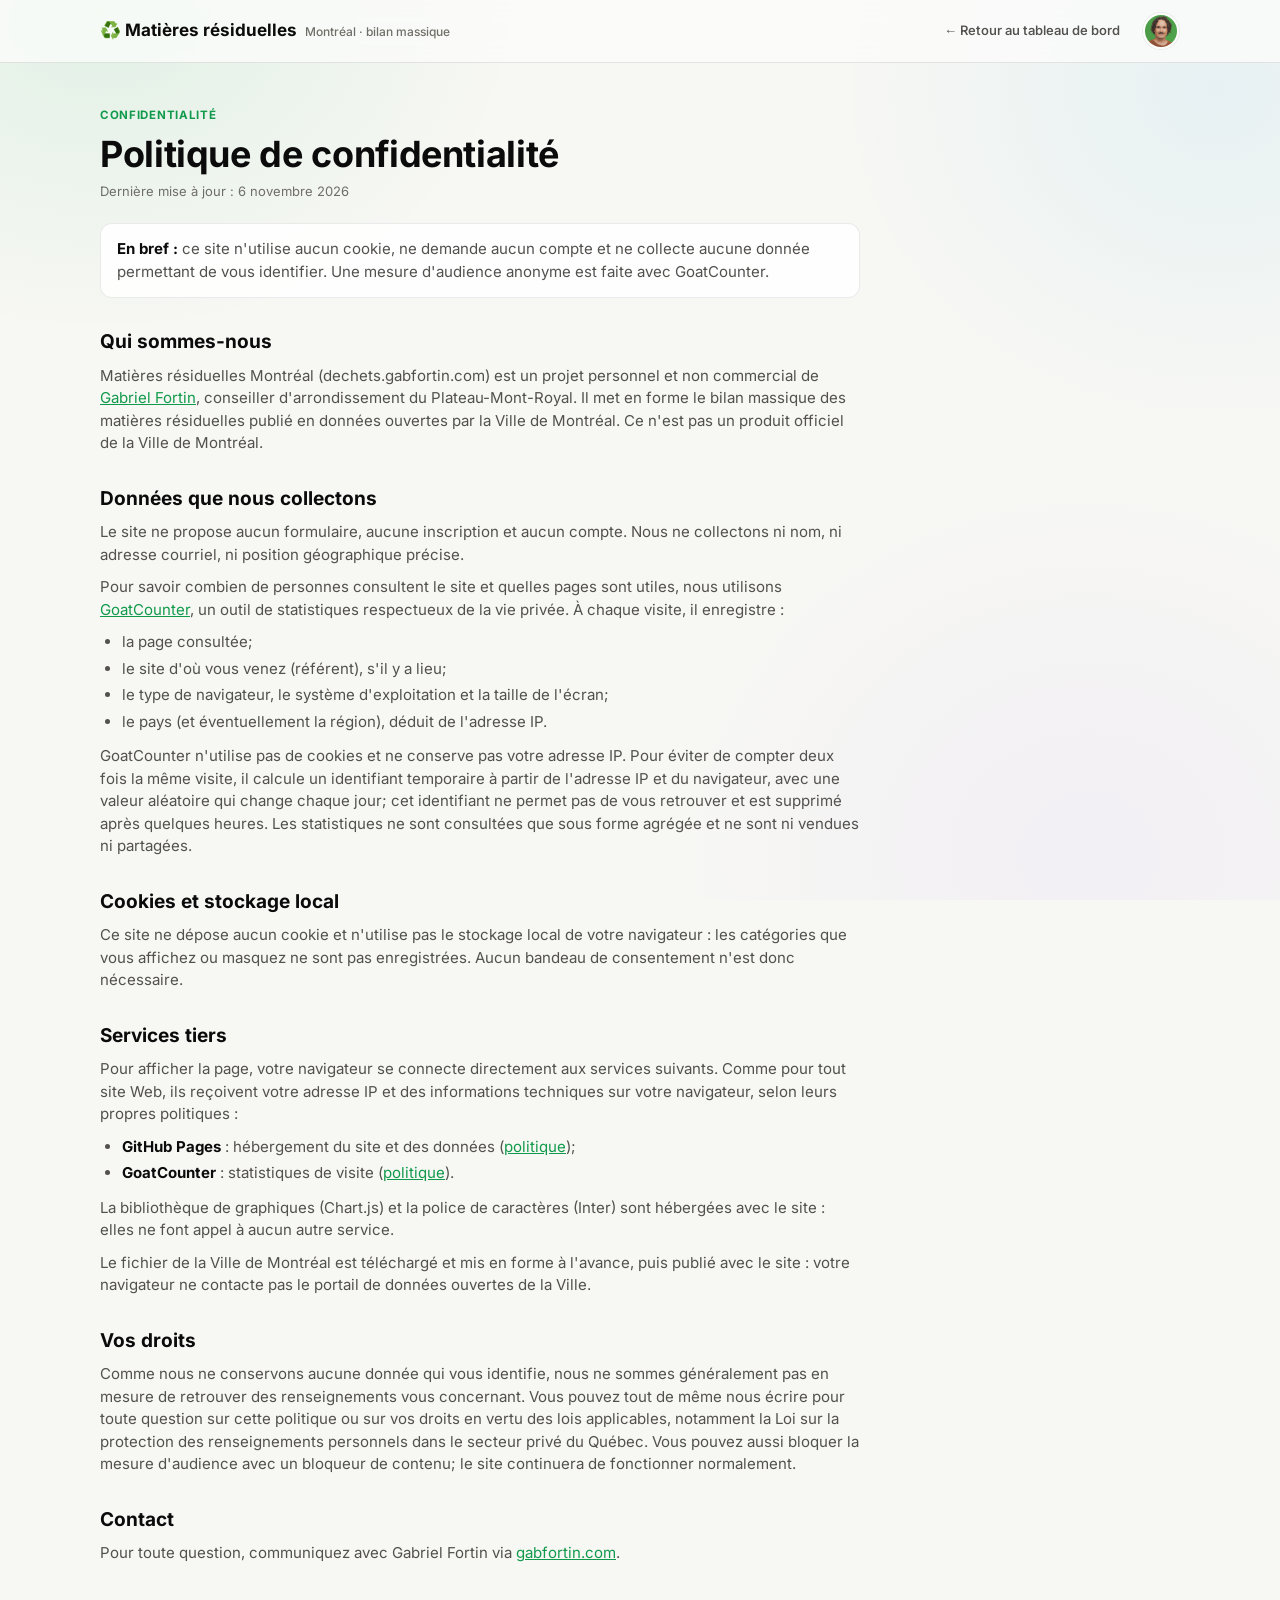
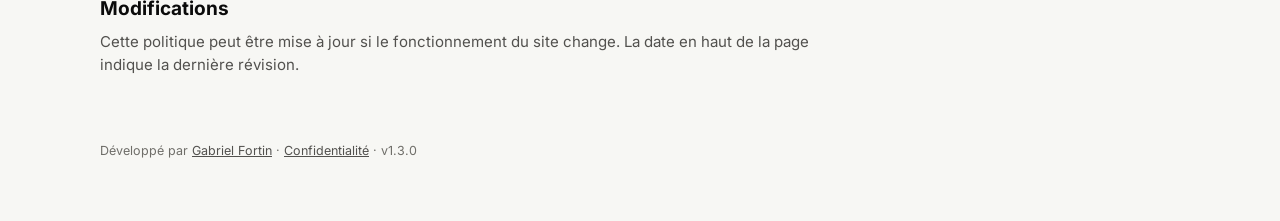
==== confidentialite.html @ a58c0c2a "Base commune du style D, Chart.js et Inter hébergés, attente du bac de tri - css/style-d.css et js/s" ====
<!doctype html>
<html lang="fr">
<head>
<meta charset="utf-8" />
<meta name="viewport" content="width=device-width, initial-scale=1" />
<title>Politique de confidentialité — Matières résiduelles Montréal</title>
<meta name="description" content="Politique de confidentialité de Matières résiduelles Montréal (dechets.gabfortin.com) : aucun cookie, aucun compte, mesure d'audience anonyme." />
<link rel="canonical" href="https://dechets.gabfortin.com/confidentialite.html" />
<meta name="author" content="Gabriel Fortin" />
<link rel="icon" href="data:image/svg+xml,<svg xmlns=%22http://www.w3.org/2000/svg%22 viewBox=%220 0 100 100%22><text y=%22.9em%22 font-size=%2290%22>♻️</text></svg>" />
<link rel="stylesheet" href="css/style-d.css?v=1.3.0" />
<link rel="stylesheet" href="css/style.css?v=1.3.0" />
<link rel="stylesheet" href="css/hybride.css?v=1.3.0" />
<style>
  .privacy { padding: 44px 0 20px; max-width: 760px; }
  .privacy h1 { font-size: clamp(26px, 4vw, 36px); line-height: 1.15; margin: 0 0 6px; letter-spacing: -0.01em; }
  .privacy .updated { color: var(--text-muted); font-size: 13px; margin: 0 0 22px; }
  .privacy h2 { font-size: 19px; margin: 30px 0 8px; }
  .privacy p, .privacy li { font-size: 15px; color: var(--text-secondary); }
  .privacy p { margin: 0 0 10px; }
  .privacy ul { margin: 6px 0 12px; padding-left: 22px; }
  .privacy li + li { margin-top: 4px; }
  .privacy strong { color: var(--text-primary); }
  .privacy .callout { font-size: 15px; margin-bottom: 8px; }
  .privacy .eyebrow { color: var(--accent-strong); font-size: 11.5px; }
</style>
<script>window.goatcounter = {path: function(p) { return location.host + p }}</script>
<script data-goatcounter="https://gabfortin.goatcounter.com/count" async src="//gc.zgo.at/count.js"></script>
</head>
<body>
<a class="skip-link" href="#principal">Aller au contenu principal</a>

<header class="site-header">
  <div class="wrap">
    <a class="brand" href="./">♻️ Matières résiduelles <small>Montréal · bilan massique</small></a>
    <nav class="main-nav" aria-label="Navigation principale">
      <a href="./">← Retour au tableau de bord</a>
    </nav>
    <a class="topbar-profile" href="https://gabfortin.com" target="_blank" rel="noopener" title="gabfortin.com">
      <span class="topbar-profile-name">gabfortin.com</span>
      <img src="img/gabriel-fortin.jpg" alt="Gabriel Fortin" width="32" height="32">
    </a>
  </div>
</header>

<main id="principal">
  <div class="wrap">
    <article class="privacy">
      <p class="eyebrow">Confidentialité</p>
      <h1>Politique de confidentialité</h1>
      <p class="updated">Dernière mise à jour : 6 novembre 2026</p>

      <p class="callout"><strong>En bref :</strong> ce site n'utilise aucun cookie, ne demande aucun compte et ne collecte aucune donnée permettant de vous identifier. Une mesure d'audience anonyme est faite avec GoatCounter.</p>

      <h2>Qui sommes-nous</h2>
      <p>Matières résiduelles Montréal (dechets.gabfortin.com) est un projet personnel et non commercial de <a href="https://gabfortin.com" target="_blank" rel="noopener">Gabriel Fortin</a>, conseiller d'arrondissement du Plateau-Mont-Royal. Il met en forme le bilan massique des matières résiduelles publié en données ouvertes par la Ville de Montréal. Ce n'est pas un produit officiel de la Ville de Montréal.</p>

      <h2>Données que nous collectons</h2>
      <p>Le site ne propose aucun formulaire, aucune inscription et aucun compte. Nous ne collectons ni nom, ni adresse courriel, ni position géographique précise.</p>
      <p>Pour savoir combien de personnes consultent le site et quelles pages sont utiles, nous utilisons <a href="https://www.goatcounter.com" target="_blank" rel="noopener">GoatCounter</a>, un outil de statistiques respectueux de la vie privée. À chaque visite, il enregistre :</p>
      <ul>
        <li>la page consultée;</li>
        <li>le site d'où vous venez (référent), s'il y a lieu;</li>
        <li>le type de navigateur, le système d'exploitation et la taille de l'écran;</li>
        <li>le pays (et éventuellement la région), déduit de l'adresse IP.</li>
      </ul>
      <p>GoatCounter n'utilise pas de cookies et ne conserve pas votre adresse IP. Pour éviter de compter deux fois la même visite, il calcule un identifiant temporaire à partir de l'adresse IP et du navigateur, avec une valeur aléatoire qui change chaque jour; cet identifiant ne permet pas de vous retrouver et est supprimé après quelques heures. Les statistiques ne sont consultées que sous forme agrégée et ne sont ni vendues ni partagées.</p>

      <h2>Cookies et stockage local</h2>
      <p>Ce site ne dépose aucun cookie et n'utilise pas le stockage local de votre navigateur : les catégories que vous affichez ou masquez ne sont pas enregistrées. Aucun bandeau de consentement n'est donc nécessaire.</p>

      <h2>Services tiers</h2>
      <p>Pour afficher la page, votre navigateur se connecte directement aux services suivants. Comme pour tout site Web, ils reçoivent votre adresse IP et des informations techniques sur votre navigateur, selon leurs propres politiques :</p>
      <ul>
        <li><strong>GitHub Pages</strong> : hébergement du site et des données (<a href="https://docs.github.com/fr/site-policy/privacy-policies/github-general-privacy-statement" target="_blank" rel="noopener">politique</a>);</li>
        <li><strong>GoatCounter</strong> : statistiques de visite (<a href="https://www.goatcounter.com/help/privacy" target="_blank" rel="noopener">politique</a>).</li>
      </ul>
      <p>La bibliothèque de graphiques (Chart.js) et la police de caractères (Inter) sont hébergées avec le site : elles ne font appel à aucun autre service.</p>
      <p>Le fichier de la Ville de Montréal est téléchargé et mis en forme à l'avance, puis publié avec le site : votre navigateur ne contacte pas le portail de données ouvertes de la Ville.</p>

      <h2>Vos droits</h2>
      <p>Comme nous ne conservons aucune donnée qui vous identifie, nous ne sommes généralement pas en mesure de retrouver des renseignements vous concernant. Vous pouvez tout de même nous écrire pour toute question sur cette politique ou sur vos droits en vertu des lois applicables, notamment la Loi sur la protection des renseignements personnels dans le secteur privé du Québec. Vous pouvez aussi bloquer la mesure d'audience avec un bloqueur de contenu; le site continuera de fonctionner normalement.</p>

      <h2>Contact</h2>
      <p>Pour toute question, communiquez avec Gabriel Fortin via <a href="https://gabfortin.com" target="_blank" rel="noopener">gabfortin.com</a>.</p>

      <h2>Modifications</h2>
      <p>Cette politique peut être mise à jour si le fonctionnement du site change. La date en haut de la page indique la dernière révision.</p>
    </article>
  </div>
</main>

<footer class="site-footer">
  <div class="wrap">
    <p>Développé par <a href="https://gabfortin.com" target="_blank" rel="noopener">Gabriel Fortin</a> · <a href="confidentialite.html" aria-current="page">Confidentialité</a> · v<span data-version>1.3.0</span></p>
  </div>
</footer>
</body>
</html>
---- css/style-d.css ----
/* ===========================================================================
   Style D « dashboard détaillé » — feuille de base commune
   Modèle unique : ~/Developer/outils/communs/style-d.css (DESIGN-PAGES.md).
   Ne pas modifier la copie d'un site : changer le modèle, puis lancer
   python3 ~/Developer/outils/recopier_communs.py --appliquer

   Ordre de chargement : style-d.css, puis css/style.css du site (ses jetons
   et composants propres), puis hybride.css (habillage commun).
   La classe html.print-light (ajoutée avant l'impression) force les jetons
   clairs, même sur un appareil en mode sombre.
   =========================================================================== */

:root {
  color-scheme: light;
  --surface-1: #fcfcfb;
  --page-plane: #f9f9f7;
  --surface-2: #f2f1ed;
  --text-primary: #0b0b0b;
  --text-secondary: #52514e;
  --text-muted: #898781;
  --gridline: #e1e0d9;
  --baseline: #c3c2b7;
  --border: rgba(11, 11, 11, 0.10);
  --border-strong: rgba(11, 11, 11, 0.16);

  --series-tc: #2a78d6;      /* transport collectif — bleu (slot 1) */
  --series-auto: #eb6834;    /* auto — orange (slot 2) */
  --series-actif: #1baf7a;   /* actif — sarcelle (slot 3) */
  --series-scolaire: #eda100;/* scolaire — jaune (slot 4) */
  --series-autre: #898781;   /* autre — gris neutre */
  --series-5: #e87ba4;
  --series-6: #008300;
  --series-7: #6250d6;
  --series-8: #e34948;


  --status-good: #0ca30c;
  --status-warning: #fab219;
  --status-serious: #ec835a;
  --status-critical: #d03b3b;

  --radius-sm: 6px;
  --radius-md: 10px;
  --radius-lg: 16px;
  --shadow-card: 0 1px 2px rgba(11,11,11,0.04), 0 1px 10px rgba(11,11,11,0.05);
}

@media (prefers-color-scheme: dark) {
  :root:not(.print-light):where(:not([data-theme="light"])) {
    color-scheme: dark;
    --surface-1: #1a1a19;
    --page-plane: #0d0d0d;
    --surface-2: #232321;
    --text-primary: #f0efec;
    --text-secondary: #c3c2b7;
    --text-muted: #898781;
    --gridline: #2c2c2a;
    --baseline: #383835;
    --border: rgba(255,255,255,0.10);
    --border-strong: rgba(255,255,255,0.16);

    --series-tc: #3987e5;
    --series-auto: #d95926;
    --series-actif: #199e70;
    --series-scolaire: #c98500;
    --series-autre: #a9a8a1;
    --series-5: #d55181;
    --series-6: #008300;
    --series-7: #9085e9;
    --series-8: #e66767;
  }
}
/* Thème sombre forcé (futur bouton de thème : <html data-theme="dark">), mêmes règles que ci-dessus. */
  :root:not(.print-light):where([data-theme="dark"]) {
    color-scheme: dark;
    --surface-1: #1a1a19;
    --page-plane: #0d0d0d;
    --surface-2: #232321;
    --text-primary: #f0efec;
    --text-secondary: #c3c2b7;
    --text-muted: #898781;
    --gridline: #2c2c2a;
    --baseline: #383835;
    --border: rgba(255,255,255,0.10);
    --border-strong: rgba(255,255,255,0.16);

    --series-tc: #3987e5;
    --series-auto: #d95926;
    --series-actif: #199e70;
    --series-scolaire: #c98500;
    --series-autre: #a9a8a1;
    --series-5: #d55181;
    --series-6: #008300;
    --series-7: #9085e9;
    --series-8: #e66767;
  }


* { box-sizing: border-box; }
html { scroll-behavior: smooth; }
body {
  margin: 0;
  font-family: system-ui, -apple-system, "Segoe UI", sans-serif;
  background: var(--page-plane);
  color: var(--text-primary);
  line-height: 1.5;
  -webkit-font-smoothing: antialiased;
}

a { color: var(--series-tc); }
a:hover { text-decoration: none; }

.wrap {
  max-width: 1120px;
  margin: 0 auto;
  padding: 0 20px;
}

/* ---------- Header / nav ---------- */
header.site-header {
  position: sticky;
  top: 0;
  z-index: 50;
  background: color-mix(in srgb, var(--surface-1) 92%, transparent);
  backdrop-filter: blur(8px);
  border-bottom: 1px solid var(--border);
}
.site-header .wrap {
  display: flex;
  align-items: center;
  justify-content: space-between;
  gap: 16px;
  padding-top: 12px;
  padding-bottom: 12px;
}
.brand {
  display: flex;
  align-items: baseline;
  gap: 8px;
  font-weight: 700;
  font-size: 17px;
  text-decoration: none;
  color: var(--text-primary);
  white-space: nowrap;
}
.brand small {
  font-weight: 500;
  font-size: 12px;
  color: var(--text-muted);
}
nav.main-nav {
  display: flex;
  gap: 4px;
  flex-wrap: wrap;
  justify-content: flex-end;
}
nav.main-nav a {
  color: var(--text-secondary);
  text-decoration: none;
  font-size: 13.5px;
  font-weight: 600;
  padding: 7px 10px;
  border-radius: var(--radius-sm);
  white-space: nowrap;
}
nav.main-nav a:hover { background: var(--surface-2); color: var(--text-primary); }

/* ---------- Hero ---------- */
.hero {
  padding: 56px 0 40px;
  border-bottom: 1px solid var(--border);
}
.hero h1 {
  font-size: clamp(28px, 4vw, 42px);
  line-height: 1.12;
  margin: 0 0 14px;
  max-width: 820px;
  letter-spacing: -0.01em;
}
.hero .lede {
  font-size: 17px;
  color: var(--text-secondary);
  max-width: 700px;
  margin: 0 0 28px;
}
.hero .lede strong { color: var(--text-primary); }
.hero .byline {
  font-size: 14px;
  color: var(--text-muted);
  margin: -14px 0 24px;
}
.hero .byline a { color: var(--text-secondary); font-weight: 600; }

.kpi-grid {
  display: grid;
  grid-template-columns: repeat(auto-fit, minmax(190px, 1fr));
  gap: 12px;
  margin-top: 8px;
}
.kpi-card {
  background: var(--surface-1);
  border: 1px solid var(--border);
  border-radius: var(--radius-md);
  padding: 16px 18px;
  box-shadow: var(--shadow-card);
}
.kpi-card .kpi-value, .card > .kpi-value {
  font-size: 26px;
  font-weight: 700;
  font-variant-numeric: tabular-nums;
  letter-spacing: -0.01em;
  display: flex;
  align-items: baseline;
  gap: 6px;
}
.kpi-card .kpi-delta { font-size: 13px; font-weight: 600; }
.kpi-card .kpi-delta.up { color: var(--status-good); }
.kpi-card .kpi-delta.down { color: var(--status-critical); }
.kpi-card .kpi-label, .card > .kpi-label {
  margin-top: 4px;
  font-size: 12.5px;
  color: var(--text-muted);
  line-height: 1.3;
}

/* ---------- Sections ---------- */
section.panel {
  padding: 52px 0;
  border-bottom: 1px solid var(--border);
}
section.panel:last-of-type { border-bottom: none; }
.section-head {
  display: flex;
  justify-content: space-between;
  align-items: flex-end;
  gap: 24px;
  flex-wrap: wrap;
  margin-bottom: 22px;
}
.section-head h2 {
  font-size: 23px;
  margin: 0 0 6px;
  letter-spacing: -0.005em;
}
.section-head .section-intro {
  color: var(--text-secondary);
  max-width: 680px;
  font-size: 15px;
  margin: 0;
}
.eyebrow {
  text-transform: uppercase;
  letter-spacing: 0.06em;
  font-size: 11.5px;
  font-weight: 700;
  color: var(--series-tc);
  margin: 0 0 6px;
}

.source-tag {
  font-size: 12px;
  color: var(--text-muted);
}
.source-tag a { color: var(--text-muted); text-decoration: underline; }

/* ---------- Cards / chart containers ---------- */
.card {
  background: var(--surface-1);
  border: 1px solid var(--border);
  border-radius: var(--radius-lg);
  padding: 20px 22px 16px;
  box-shadow: var(--shadow-card);
}
.card + .card { margin-top: 18px; }
.card h3 {
  font-size: 15.5px;
  margin: 0 0 2px;
}
.card .chart-caption {
  font-size: 12.5px;
  color: var(--text-muted);
  margin: 0 0 14px;
}
.chart-box { position: relative; width: 100%; }
.chart-box.h-280 { height: 280px; }
.chart-box.h-320 { height: 320px; }
.chart-box.h-360 { height: 360px; }
.chart-box.h-boroughs { height: 560px; }

.grid-2 > *, .grid-3 > * { min-width: 0; }
.grid-2 > .card + .card, .grid-3 > .card + .card { margin-top: 0; }

.grid-2 {
  display: grid;
  grid-template-columns: 1.3fr 1fr;
  gap: 18px;
}
@media (max-width: 860px) {
  .grid-2 { grid-template-columns: 1fr; }
}
.grid-3 {
  display: grid;
  grid-template-columns: repeat(3, 1fr);
  gap: 14px;
}
@media (max-width: 760px) {
  .grid-3 { grid-template-columns: 1fr; }
}

.legend-row {
  display: flex;
  flex-wrap: wrap;
  gap: 14px;
  margin: 10px 0 0;
  font-size: 12.5px;
  color: var(--text-secondary);
}
.legend-row .dot {
  display: inline-block;
  width: 9px; height: 9px;
  border-radius: 2px;
  margin-right: 5px;
  vertical-align: middle;
}

.table-toggle {
  background: none;
  border: 1px solid var(--border-strong);
  color: var(--text-secondary);
  font-size: 12px;
  border-radius: var(--radius-sm);
  padding: 5px 9px;
  cursor: pointer;
  font-family: inherit;
}

.data-table-wrap { display: none; margin-top: 14px; overflow-x: auto; }
.data-table-wrap.open { display: block; }
table.data-table {
  width: 100%;
  border-collapse: collapse;
  font-size: 12.5px;
  font-variant-numeric: tabular-nums;
}
table.data-table th, table.data-table td {
  text-align: right;
  padding: 6px 10px;
  border-bottom: 1px solid var(--gridline);
  white-space: nowrap;
}
table.data-table th:first-child, table.data-table td:first-child { text-align: left; }
table.data-table thead th {
  color: var(--text-muted);
  font-weight: 600;
  font-size: 11.5px;
  text-transform: uppercase;
  letter-spacing: 0.03em;
}

/* ---------- Stat strip ---------- */
.stat-strip {
  display: grid;
  grid-template-columns: repeat(auto-fit, minmax(150px, 1fr));
  gap: 14px;
}
.stat-strip .stat {
  border-left: 3px solid var(--series-tc);
  padding: 2px 0 2px 12px;
}
.stat .stat-value { font-size: 22px; font-weight: 700; font-variant-numeric: tabular-nums; }
.stat .stat-label { font-size: 12px; color: var(--text-muted); margin-top: 2px; }


/* ---------- Callout ---------- */
.callout {
  border: 1px solid var(--border);
  background: var(--surface-2);
  border-radius: var(--radius-md);
  padding: 14px 16px;
  font-size: 13.5px;
  color: var(--text-secondary);
}
.callout strong { color: var(--text-primary); }
.callout.gap {
  border-left: 3px solid var(--status-warning);
}

/* ---------- Methodology ---------- */
.source-list {
  font-size: 13.5px;
  color: var(--text-secondary);
}
.source-list .src-item {
  padding: 10px 0;
  border-bottom: 1px solid var(--gridline);
  display: flex;
  justify-content: space-between;
  gap: 14px;
  flex-wrap: wrap;
}
.source-list .src-item:last-child { border-bottom: none; }
.src-item .src-name { font-weight: 600; color: var(--text-primary); }
.src-item .src-meta { color: var(--text-muted); font-size: 12px; }

/* ---------- Footer ---------- */
footer.site-footer {
  padding: 36px 0 60px;
  color: var(--text-muted);
  font-size: 12.5px;
}
footer.site-footer a { color: var(--text-muted); }

/* ---------- Misc ---------- */
.pill {
  display: inline-block;
  font-size: 11px;
  font-weight: 700;
  padding: 2px 8px;
  border-radius: 999px;
  background: var(--surface-2);
  color: var(--text-secondary);
}

.skip-link {
  position: absolute;
  left: -9999px;
  top: 0;
  background: var(--surface-1);
  color: var(--text-primary);
  padding: 10px 14px;
  z-index: 100;
}
.skip-link:focus { left: 10px; top: 10px; }

code.inline {
  font-family: ui-monospace, SFMono-Regular, Menlo, monospace;
  background: var(--surface-2);
  padding: 1px 5px;
  border-radius: 4px;
  font-size: 0.92em;
  overflow-wrap: anywhere;
}

/* ---------- Mobile ---------- */
@media (max-width: 760px) {
  /* La nav passe sous la marque, sur une seule ligne défilable. */
  .site-header .wrap {
    flex-wrap: wrap;
    row-gap: 6px;
    padding-top: 10px;
    padding-bottom: 6px;
  }
  .brand { font-size: 16px; }
  nav.main-nav {
    order: 3;
    flex-wrap: nowrap;
    justify-content: flex-start;
    overflow-x: auto;
    scrollbar-width: none;
    margin: 0 -16px;
    padding: 0 12px;
    width: calc(100% + 32px);
    -webkit-mask-image: linear-gradient(to right, #000 85%, transparent);
            mask-image: linear-gradient(to right, #000 85%, transparent);
  }
  nav.main-nav::-webkit-scrollbar { display: none; }
  nav.main-nav a { padding: 6px 9px; font-size: 13px; }
  html { scroll-padding-top: 96px; }
}

@media (max-width: 600px) {
  .wrap { padding: 0 16px; }
  .brand small { display: none; }

  .hero { padding: 32px 0 28px; }
  .hero .lede { font-size: 15.5px; margin-bottom: 20px; }
  .kpi-card { padding: 14px 16px; }
  .kpi-card .kpi-value { font-size: 23px; flex-wrap: wrap; }

  section.panel { padding: 36px 0; }
  .section-head { gap: 10px; margin-bottom: 16px; }
  .section-head h2 { font-size: 20px; }
  .section-head .section-intro { font-size: 14.5px; }

  .card { padding: 16px 14px 14px; border-radius: var(--radius-md); }
  .card h3 { font-size: 15px; }
  .stat .stat-value { font-size: 20px; }

}
---- css/style.css ----
/* ===========================================================================
   Matières résiduelles Montréal — feuille de style
   Style D « dashboard détaillé » (hybride) : seulement ce qui est propre au
   site. La base commune est dans css/style-d.css (modèle
   outils/communs/style-d.css), chargée avant ; l'habillage est dans hybride.css.

   Palette catégorielle fixe : une catégorie = une couleur sur tout le site
   (jetons --mat-*, utilisés par les graphiques et les boutons de filtre).
   =========================================================================== */

:root {
  /* Catégories de matières (couleurs d'origine du projet) */
  --mat-crd: #f97316;            /* CRD & encombrants — orange */
  --mat-crd-elimines: #fb923c;
  --mat-recyclables: #3b82f6;    /* bleu */
  --mat-organiques: #22c55e;     /* vert */
  --mat-ordures: #ef4444;        /* rouge */
  --mat-rdd: #a855f7;            /* RDD — violet */
  --mat-rdd-pe: #c084fc;
  --mat-textiles: #ec4899;
  --mat-electroniques: #14b8a6;
  --mat-autre: #94a3b8;
}

@media (prefers-color-scheme: dark) {
  :root:not(.print-light):where(:not([data-theme="light"])) {
    --mat-recyclables: #4f8ff7;   /* un peu éclairci : contraste sur fond sombre */
    --mat-rdd: #b77cf8;
  }
}
/* Thème sombre forcé (<html data-theme="dark">), mêmes règles que ci-dessus. */
:root:not(.print-light):where([data-theme="dark"]) {
  --mat-recyclables: #4f8ff7;   /* un peu éclairci : contraste sur fond sombre */
  --mat-rdd: #b77cf8;
}

@media (max-width: 600px) {
  .chart-box.h-320, .chart-box.h-360 { height: 300px; }
  .chart-box.h-boroughs { height: 720px; }
  .chart-box.h-tall-mobile { height: 520px; }

  .callout { padding: 12px 13px; font-size: 13px; }
}

/* ===========================================================================
   Spécifique au bilan massique
   =========================================================================== */

/* Barre des catégories : agit sur tous les graphiques de la page.
   Collante sous l'en-tête sur grand écran ; sur mobile, elle défile avec la page. */
.filter-bar {
  position: sticky;
  top: 57px;
  z-index: 40;
  padding: 10px 0;
  border-bottom: 1px solid var(--border);
}
.filter-bar .wrap {
  display: flex;
  align-items: center;
  flex-wrap: wrap;
  gap: 8px 10px;
}
.filter-label {
  font-size: 12px;
  font-weight: 600;
  color: var(--text-muted);
  margin-right: 2px;
}
.toggle-btn {
  display: inline-flex;
  align-items: center;
  gap: 7px;
  min-height: 32px;
  padding: 5px 12px 5px 10px;
  border: 1px solid var(--border-strong);
  border-radius: var(--radius-sm);
  background: none;
  color: var(--text-secondary);
  font: inherit;
  font-size: 13px;
  font-weight: 500;
  cursor: pointer;
}
/* Pastille de couleur + case : l'état ne repose pas sur la couleur seule */
.toggle-btn::before {
  content: "";
  flex-shrink: 0;
  width: 12px; height: 12px;
  border-radius: 3px;
  border: 2px solid var(--cat-color);
  background: transparent;
}
.toggle-btn[aria-pressed="true"] { color: var(--text-primary); border-color: var(--cat-color); }
.toggle-btn[aria-pressed="true"]::before {
  background: var(--cat-color)
    url("data:image/svg+xml,%3Csvg xmlns='http://www.w3.org/2000/svg' viewBox='0 0 12 12'%3E%3Cpath d='M2.5 6.2 5 8.5l4.5-5' fill='none' stroke='white' stroke-width='1.8' stroke-linecap='round' stroke-linejoin='round'/%3E%3C/svg%3E") center / 10px no-repeat;
}

/* Grille des arrondissements */
.boroughs-grid {
  display: grid;
  grid-template-columns: repeat(2, minmax(0, 1fr));
  gap: 16px;
}
.boroughs-grid > .card + .card { margin-top: 0; }
@media (max-width: 860px) {
  .boroughs-grid { grid-template-columns: 1fr; }
}
.card .card-sub {
  font-size: 12.5px;
  color: var(--text-muted);
  margin: 0 0 12px;
  font-variant-numeric: tabular-nums;
}
.card .card-sub strong { color: var(--text-primary); font-weight: 650; }
.chart-box.h-220 { height: 220px; }
.card .table-toggle { margin-top: 10px; }
table.data-table td.na { color: var(--text-muted); }

.limits-list { margin: 0; padding-left: 20px; }
.limits-list li + li { margin-top: 8px; }

@media (max-width: 760px) {
  .filter-bar { position: static; }
}

@media (prefers-reduced-motion: reduce) {
  html { scroll-behavior: auto; }
  *, *::before, *::after {
    animation-duration: .001ms !important;
    transition-duration: .001ms !important;
  }
}
---- css/hybride.css ----
/* ═══════════════════════════════════════════════════════════════════════════
   Style « dashboard détaillé » (hybride), copié d'artm-data/css/hybride.css
   (voir ~/Developer/DESIGN-PAGES.md, style D). Garder les deux fichiers
   alignés sur la référence plutôt que de diverger.

   Entre l'ancien style sobre d'artm-data et le style verre de
   compteurvelo.com :
   - garde : fond neutre chaud, barre du haut pleine largeur, cartes presque
     opaques, chiffres en noir, rayons modérés, aucune animation ;
   - prend du verre : police Inter, accent vert, pastilles de titre, trait
     vert sous le titre, barre verte sur les KPI, léger verre dépoli, fond
     coloré très discret et immobile, boutons pilules.

   Chargé APRÈS style.css (qui porte la mise en page et les couleurs de
   séries). --surface-1 reste OPAQUE : fond des infobulles des graphiques.
   Mode sombre : suit l'appareil uniquement (pas de bouton de thème).
   ═══════════════════════════════════════════════════════════════════════════ */
/* ── Style D « dashboard détaillé » : bloc commun (outils/communs/hybride.css) ──
   Identique dans artm-data, dechets-montreal, outils-cabinet et panneau-admin,
   vérifié par le hook (outils/verifier_communs.py). Ne pas le modifier ici :
   changer le modèle, puis le recopier dans chaque site. Les règles propres à
   un site vont juste APRÈS ce bloc (elles l'emportent à spécificité égale). */
@import url("../fonts/polices.css");   /* Inter hébergée sur le site (outils/communs/polices/) */

:root {
  --accent:        #1DB860;
  --accent-strong: #129a4c;
  --accent-soft:   rgba(29,184,96,.12);

  --card-bg:     rgba(255,255,255,.84);
  --card-border: rgba(11,11,11,.08);
  --card-blur:   saturate(160%) blur(10px);
  --card-inner:  inset 0 1px 0 rgba(255,255,255,.9);
  --header-bg:   rgba(252,252,251,.8);
  --control-bg:  rgba(255,255,255,.7);

  --page:   #f7f7f4;
  --mesh-1: rgba(29,184,96,.10);
  --mesh-2: rgba(41,171,226,.08);
  --mesh-3: rgba(139,92,246,.05);

  --surface-1: #fcfcfb;                /* opaque : infobulles */
  --surface-2: rgba(242,241,237,.8);
  --page-plane: transparent;
  --text-muted: #6f6e69;               /* un peu plus foncé que l'ancien, pour le contraste */
  --radius-lg: 16px;
  --radius-md: 12px;
  --shadow-card: 0 1px 2px rgba(11,11,11,.04), 0 6px 20px -8px rgba(11,11,11,.10), var(--card-inner);
}

@media (prefers-color-scheme: dark) {
  :root:not(.print-light):where(:not([data-theme="light"])) {
    --accent-strong: #3ddc84;
    --accent-soft:   rgba(29,184,96,.18);
    --card-bg:     rgba(28,29,27,.82);
    --card-border: rgba(255,255,255,.08);
    --card-inner:  inset 0 1px 0 rgba(255,255,255,.04);
    --header-bg:   rgba(22,22,21,.82);
    --control-bg:  rgba(255,255,255,.06);
    --page:   #0e0f0e;
    --mesh-1: rgba(29,184,96,.07);
    --mesh-2: rgba(41,171,226,.05);
    --mesh-3: rgba(139,92,246,.04);
    --surface-1: #1c1d1b;
    --surface-2: rgba(255,255,255,.05);
    --page-plane: transparent;
    --text-muted: #9a9991;
    --shadow-card: 0 1px 2px rgba(0,0,0,.3), 0 8px 24px -10px rgba(0,0,0,.5), var(--card-inner);
  }
}
/* Thème sombre forcé (futur bouton de thème : <html data-theme="dark">), mêmes règles que ci-dessus. */
  :root:not(.print-light):where([data-theme="dark"]) {
    --accent-strong: #3ddc84;
    --accent-soft:   rgba(29,184,96,.18);
    --card-bg:     rgba(28,29,27,.82);
    --card-border: rgba(255,255,255,.08);
    --card-inner:  inset 0 1px 0 rgba(255,255,255,.04);
    --header-bg:   rgba(22,22,21,.82);
    --control-bg:  rgba(255,255,255,.06);
    --page:   #0e0f0e;
    --mesh-1: rgba(29,184,96,.07);
    --mesh-2: rgba(41,171,226,.05);
    --mesh-3: rgba(139,92,246,.04);
    --surface-1: #1c1d1b;
    --surface-2: rgba(255,255,255,.05);
    --page-plane: transparent;
    --text-muted: #9a9991;
    --shadow-card: 0 1px 2px rgba(0,0,0,.3), 0 8px 24px -10px rgba(0,0,0,.5), var(--card-inner);
  }


/* ── Base : fond neutre + taches de couleur très discrètes, immobiles ───── */
html { background: var(--page); }
body {
  font-family: "Inter", -apple-system, BlinkMacSystemFont, "Segoe UI", Roboto, sans-serif;
  /* 'tnum' retiré du texte courant : dans Inter, il donne aussi une largeur
     fixe au trait d'union (« Plateau - Mont - Royal »). Chiffres tabulaires
     là où ils comptent (KPI, tableaux, graphiques) : font-variant-numeric. */
  font-feature-settings: 'cv11', 'ss01';
  background:
    radial-gradient(50vmax 40vmax at 8% 0%,   var(--mesh-1), transparent 65%),
    radial-gradient(45vmax 40vmax at 95% 10%, var(--mesh-2), transparent 65%),
    radial-gradient(50vmax 45vmax at 85% 95%, var(--mesh-3), transparent 65%),
    var(--page);
  background-attachment: fixed;
}
::selection { background: rgba(29,184,96,.22); }
a { color: var(--accent-strong); }
:focus-visible { outline: 2px solid var(--accent); outline-offset: 2px; }

/* ── Barre du haut : pleine largeur comme avant, en verre léger ──────────── */
header.site-header {
  background: var(--header-bg);
  -webkit-backdrop-filter: saturate(160%) blur(14px); backdrop-filter: saturate(160%) blur(14px);
}
nav.main-nav a { border-radius: 999px; font-weight: 550; font-size: 13px; padding: 7px 8px; }
nav.main-nav { gap: 0; }
.site-header .wrap { gap: 14px; }
@media (max-width: 760px) {
  nav.main-nav a { padding: 6px 9px; }
}
nav.main-nav a:hover { background: var(--accent-soft); color: var(--text-primary); }
/* Lien vers gabfortin.com en haut à droite (photo + nom), comme compteurvelo */
.topbar-profile {
  display: flex; align-items: center; gap: 8px; flex-shrink: 0;
  padding: 3px 3px 3px 12px; border-radius: 999px;
  text-decoration: none; color: var(--text-secondary);
  font-size: 13px; font-weight: 550;
  border: 1px solid var(--card-border); background: var(--control-bg);
  transition: color .2s, border-color .2s;
}
.topbar-profile:hover { color: var(--text-primary); border-color: var(--accent); }
/* Barre épurée : la photo seule sert de lien, le texte « gabfortin.com » reste
   lu par les lecteurs d'écran ; menu de 5 liens au plus (DESIGN-PAGES.md) ;
   sous 1200 px, le sous-titre de la marque disparaît aussi. */
.topbar-profile { padding: 2px; }
.topbar-profile-name { position: absolute; width: 1px; height: 1px; overflow: hidden; clip: rect(0 0 0 0); white-space: nowrap; }
@media (max-width: 1200px) { .brand small { display: none; } }
.topbar-profile img {
  width: 32px; height: 32px; border-radius: 50%; object-fit: cover; display: block;
  box-shadow: 0 0 0 2px var(--surface-1);
}

/* ── Titres : sobres, avec la touche verte ───────────────────────────────── */
.hero h1 { font-weight: 800; letter-spacing: -.03em; }
.hero h1::after {
  content: ""; display: block; width: 56px; height: 4px; margin-top: 16px;
  border-radius: 4px; background: var(--accent);
}
.hero .byline a { color: var(--accent-strong); }
.eyebrow { color: var(--accent-strong); }
.section-head h2 { display: flex; align-items: center; gap: 10px; letter-spacing: -.015em; }
.section-head h2::before {
  content: ""; flex-shrink: 0;
  width: 8px; height: 8px; border-radius: 50%;
  background: var(--accent); box-shadow: 0 0 0 4px var(--accent-soft);
}

/* ── Cartes : presque opaques, verre léger ───────────────────────────────── */
.card, .kpi-card {
  background: var(--card-bg);
  -webkit-backdrop-filter: var(--card-blur); backdrop-filter: var(--card-blur);
  border: 1px solid var(--card-border);
  box-shadow: var(--shadow-card);
}
.kpi-card { position: relative; overflow: hidden; }
.kpi-card::before {
  content: ""; position: absolute; left: 18px; right: 18px; top: 0; height: 3px;
  border-radius: 0 0 3px 3px; background: var(--accent);
}
.kpi-card .kpi-value { flex-wrap: wrap; row-gap: 2px; }
.callout { background: var(--card-bg); border-color: var(--card-border); }
.stat-strip .stat { border-left-color: var(--accent); }

/* ── Contrôles : pilules ─────────────────────────────────────────────────── */
.table-toggle {
  border-radius: 999px; padding: 6px 12px;
  background: var(--control-bg); border-color: var(--card-border);
  font-weight: 500;
}
.table-toggle:hover { border-color: var(--accent); color: var(--accent-strong); }

/* ── Pied de page ────────────────────────────────────────────────────────── */
footer.site-footer a { color: var(--text-secondary); }
footer.site-footer a:hover { color: var(--accent-strong); }

/* ── Utilitaire : texte lu par les lecteurs d'écran seulement ────────────── */
.sr-only {
  position: absolute; width: 1px; height: 1px; padding: 0; margin: -1px;
  overflow: hidden; clip: rect(0 0 0 0); white-space: nowrap; border: 0;
}

/* ── Haut de page : fraîcheur des données ────────────────────── */
.hero .lede { margin-bottom: 14px; }
.freshness {
  display: flex; align-items: center; gap: 8px;
  margin: 0 0 22px; font-size: 13px; color: var(--text-muted);
}
.freshness::before {
  content: ""; flex-shrink: 0; width: 8px; height: 8px; border-radius: 50%;
  background: var(--status-good); box-shadow: 0 0 0 3px color-mix(in srgb, var(--status-good) 20%, transparent);
}
.hero .byline { margin-top: 0; }

/* ── KPI : libellé court + note détaillée plus pâle ──────────────────────── */
.kpi-card .kpi-note { margin-top: 4px; font-size: 12px; line-height: 1.35; color: var(--text-muted); opacity: .85; }

/* ── Menu qui suit la lecture ────────────────────────────────────────────── */
nav.main-nav a[aria-current="location"] { background: var(--accent-soft); color: var(--accent-strong); }

/* ── Source sous le titre de section (et non poussée à droite) ───────────── */
.section-head { flex-direction: column; align-items: flex-start; gap: 6px; }
.section-head .source-tag { order: 2; }

/* ── Lien direct vers une section ────────────────────────────────────────── */
.anchor-link {
  margin-inline-start: 4px;
  border: 1px solid var(--card-border); background: var(--control-bg);
  border-radius: 999px; padding: 2px 9px;
  font-family: inherit; font-size: 13px; font-weight: 600; line-height: 1.4; color: var(--text-muted);
  cursor: pointer; opacity: 0; transition: opacity .15s, color .15s, border-color .15s;
}
.section-head h2:hover .anchor-link, .anchor-link:focus-visible, .anchor-link.copied { opacity: 1; }
.anchor-link:hover { color: var(--accent-strong); border-color: var(--accent); }
.anchor-link.copied { color: var(--accent-strong); border-color: var(--accent); }
@media (hover: none) { .anchor-link { opacity: 1; } }   /* tactile : toujours visible */

/* ── Impression (séance du conseil, rapport) ─────────────────────────────── */
@media print {
  :root { --page: #fff; --card-bg: #fff; }
  html, body { background: #fff !important; color: #000; }
  header.site-header, .skip-link, .topbar-profile, .table-toggle,
  .anchor-link, footer.site-footer a[href$="confidentialite.html"] { display: none !important; }
  .card, .kpi-card, .callout {
    background: #fff !important; box-shadow: none !important;
    -webkit-backdrop-filter: none; backdrop-filter: none;
    border: 1px solid #ccc; break-inside: avoid;
  }
  section.panel { padding: 18px 0; break-before: auto; }
  .section-head { break-after: avoid; }
  .hero h1::after { background: #000; }
  .data-table-wrap { display: block !important; }        /* les tableaux de données s'impriment */
  a { color: #000; text-decoration: underline; }
  .source-tag a::after, .src-name a::after { content: " (" attr(href) ")"; font-size: 10px; word-break: break-all; }
  @page { margin: 14mm; }
}
/* ── Fin du bloc commun du style D ── */

/* ── Propre à dechets-montreal (après le bloc commun) ────────────────────── */
canvas { font-variant-numeric: tabular-nums; }
/* Boutons des catégories : pilules comme .table-toggle, teintés par --cat-color */
.toggle-btn {
  border-radius: 999px; padding: 6px 12px;
  background: var(--control-bg); border-color: var(--card-border);
  font-weight: 500;
}
.toggle-btn { padding: 5px 13px 5px 10px; font-size: 13px; }
.toggle-btn:hover { border-color: var(--cat-color); color: var(--text-primary); }
.toggle-btn[aria-pressed="true"] { border-color: var(--cat-color); background: color-mix(in srgb, var(--cat-color) 10%, var(--control-bg)); }
/* Barre des catégories en verre léger, comme la barre du haut */
.filter-bar {
  background: var(--header-bg);
  -webkit-backdrop-filter: saturate(160%) blur(14px); backdrop-filter: saturate(160%) blur(14px);
}
@media print { .filter-bar { display: none !important; } }

/* ── Titre dans la barre : apparaît quand le grand titre sort de l'écran ─────
   js/titre-barre.js pose .titre-en-vue sur la barre tant que le grand titre
   est visible, puis .titre-anime après le chargement (barre et titre : voir
   le script). Seul le texte disparaît :
   l'icône reste en haut à gauche. Sans JS, le titre reste
   simplement affiché dans la barre. Entrée : dévoilement de gauche à droite,
   flou → net, léger mouvement vers le haut ; puis le trait vert se dessine
   dessous, en écho à celui du grand titre. */
.brand-texte {
  display: inline-block;
  position: relative;
  padding-bottom: 5px;
  clip-path: inset(0 0 0 0);
}
.brand-texte::after {
  content: ""; position: absolute; left: 0; bottom: 0;
  width: 22px; height: 3px; border-radius: 3px;
  background: var(--accent);
  transform-origin: left;
}
.titre-anime .brand-texte {
  transition:
    clip-path .6s cubic-bezier(.2, .8, .2, 1),
    transform .6s cubic-bezier(.2, .8, .2, 1),
    filter .45s ease,
    opacity .35s ease,
    visibility 0s 0s;
}
.titre-anime .brand-texte::after { transition: transform .45s cubic-bezier(.2, .8, .2, 1) .3s; }
.titre-en-vue .brand-texte {
  clip-path: inset(0 100% 0 0);
  transform: translateY(8px);
  filter: blur(6px);
  opacity: 0;
  visibility: hidden;
}
/* En sortie : tout repart en même temps, et visibility attend la fin. */
.titre-anime.titre-en-vue .brand-texte {
  transition:
    clip-path .35s ease-in,
    transform .35s ease-in,
    filter .3s ease-in,
    opacity .3s ease-in,
    visibility 0s .35s;
}
.titre-en-vue .brand-texte::after { transform: scaleX(0); transition-delay: 0s; }

@media (prefers-reduced-motion: reduce) {
  .titre-anime .brand-texte,
  .titre-anime.titre-en-vue .brand-texte { transition: opacity .2s, visibility 0s; }
  .titre-en-vue .brand-texte { clip-path: none; transform: none; filter: none; }
  .brand-texte::after { transition: none !important; }
}
@media print {
  .titre-en-vue .brand-texte { opacity: 1; visibility: visible; clip-path: none; transform: none; filter: none; }
}

/* Couleurs du bouton « i » et de la modale « À propos » (bloc commun ci-dessous) */
:root {
  --gf-info-1: #1DB860; --gf-info-2: #129a4c; --gf-info-glow: rgba(18,154,76,.6);
  --gf-info-fond: var(--surface-1); --gf-info-bordure: var(--card-border);
  --gf-info-rayon: var(--radius-lg); --gf-info-fermer: var(--surface-2);
  --gf-info-titre: var(--text-primary); --gf-info-texte: var(--text-secondary); --gf-info-lien: var(--accent-strong);
}
/* Barre en trois zones, comme compteurvelo.com : marque à gauche, menu centré,
   groupe « Faire un don » + « i » + photo collé à droite (8 px entre chacun).
   Les deux côtés prennent la même largeur pour que le menu reste au centre. */
.site-header .brand, .site-header .topbar-droite { flex: 1 1 0; }
.topbar-droite { display: flex; align-items: center; justify-content: flex-end; gap: 8px; }
@media (max-width: 760px) { .site-header .brand { flex: 1 1 auto; } }

/* ── Bouton « i » + modale « À propos » ──────────────────────────────────────
   Patron des cartes (MAP-DESIGN-SYSTEM.md), sans l'anneau qui pulse : la
   pulsation est réservée aux cartes (DESIGN-PAGES.md). Bloc identique dans
   tous les sites hors cartes ; seules les couleurs --gf-info-* (définies
   juste au-dessus) changent d'un site à l'autre. Script : apropos.js. */
.gf-info-btn {
  position: relative;
  display: flex; align-items: center; justify-content: center;
  width: 32px; height: 32px; border-radius: 50%; flex-shrink: 0;
  border: none; padding: 0;
  background: linear-gradient(140deg, var(--gf-info-1), var(--gf-info-2));
  color: #fff; cursor: pointer;
  box-shadow: 0 4px 14px -4px var(--gf-info-glow), inset 0 1px 0 rgba(255,255,255,.45);
  transition: transform .2s cubic-bezier(.22,.68,0,1), box-shadow .2s cubic-bezier(.22,.68,0,1);
}
.gf-info-btn svg { width: 16px; height: 16px; }
.gf-info-btn:hover {
  box-shadow: 0 8px 22px -4px var(--gf-info-glow), inset 0 1px 0 rgba(255,255,255,.5);
  transform: translateY(-1px) scale(1.1);
}
.gf-info-btn:active { transform: scale(.94); }
.gf-info-btn:focus-visible { outline: 2px solid var(--gf-info-2); outline-offset: 3px; }
.gf-info-overlay {
  position: fixed; inset: 0; z-index: 2000;
  background: rgba(10,16,13,.45);
  -webkit-backdrop-filter: blur(8px) saturate(140%); backdrop-filter: blur(8px) saturate(140%);
  display: flex; align-items: center; justify-content: center; padding: 24px;
  opacity: 0; visibility: hidden; pointer-events: none;
  transition: opacity .25s ease, visibility 0s .25s;
}
.gf-info-overlay.open { opacity: 1; visibility: visible; pointer-events: auto; transition: opacity .25s ease, visibility 0s; }
.gf-info-panel {
  position: relative; width: min(480px, 100%); max-height: min(84vh, 680px); overflow-y: auto;
  background: var(--gf-info-fond);
  border: 1px solid var(--gf-info-bordure); border-radius: var(--gf-info-rayon);
  box-shadow: 0 24px 60px -16px rgba(0,0,0,.35);
  padding: 30px 26px 26px; text-align: left;
  transform: scale(.94) translateY(8px); opacity: 0;
  transition: transform .28s cubic-bezier(.22,.68,0,1), opacity .28s cubic-bezier(.22,.68,0,1);
}
.gf-info-overlay.open .gf-info-panel { transform: none; opacity: 1; }
.gf-info-panel h2 {
  display: block; margin: 0 0 12px; padding-right: 36px;
  font-size: 1.25rem; font-weight: 800; letter-spacing: -.01em; line-height: 1.25; color: var(--gf-info-titre);
}
.gf-info-panel h2::before, .gf-info-panel h2::after { content: none; display: none; }
.gf-info-panel p, .gf-info-panel li { font-size: .88rem; line-height: 1.6; color: var(--gf-info-texte); }
.gf-info-panel p { margin: 0 0 14px; }
.gf-info-panel p:last-child { margin-bottom: 0; }
.gf-info-panel ul { margin: 0 0 14px; padding-left: 20px; }
.gf-info-panel li + li { margin-top: 4px; }
.gf-info-panel a { color: var(--gf-info-lien); font-weight: 600; text-decoration: none; }
.gf-info-panel a:hover { text-decoration: underline; }
.gf-info-panel strong { color: var(--gf-info-titre); }
.gf-info-close {
  position: absolute; top: 16px; right: 16px;
  width: 32px; height: 32px; border-radius: 50%;
  border: 1px solid var(--gf-info-bordure); background: var(--gf-info-fermer);
  color: var(--gf-info-titre); cursor: pointer; font: inherit; font-size: 14px; line-height: 1;
  display: flex; align-items: center; justify-content: center;
  transition: transform .18s ease;
}
.gf-info-close:hover { transform: scale(1.08); }
@media (max-width: 760px) {
  .gf-info-btn { width: 28px; height: 28px; }
  .gf-info-btn svg { width: 14px; height: 14px; }
}
@media (prefers-reduced-motion: reduce) {
  .gf-info-btn, .gf-info-panel { transition: none; }
  .gf-info-btn:hover { transform: none; }
  .gf-info-panel { transform: none; }
}
@media print { .gf-info-btn, .gf-info-overlay { display: none !important; } }

/* Bas de page en trois lignes : données, indépendance, signature et version (DESIGN-PAGES.md) */
footer.site-footer p { margin: 0; }
footer.site-footer p + p { margin-top: 6px; }
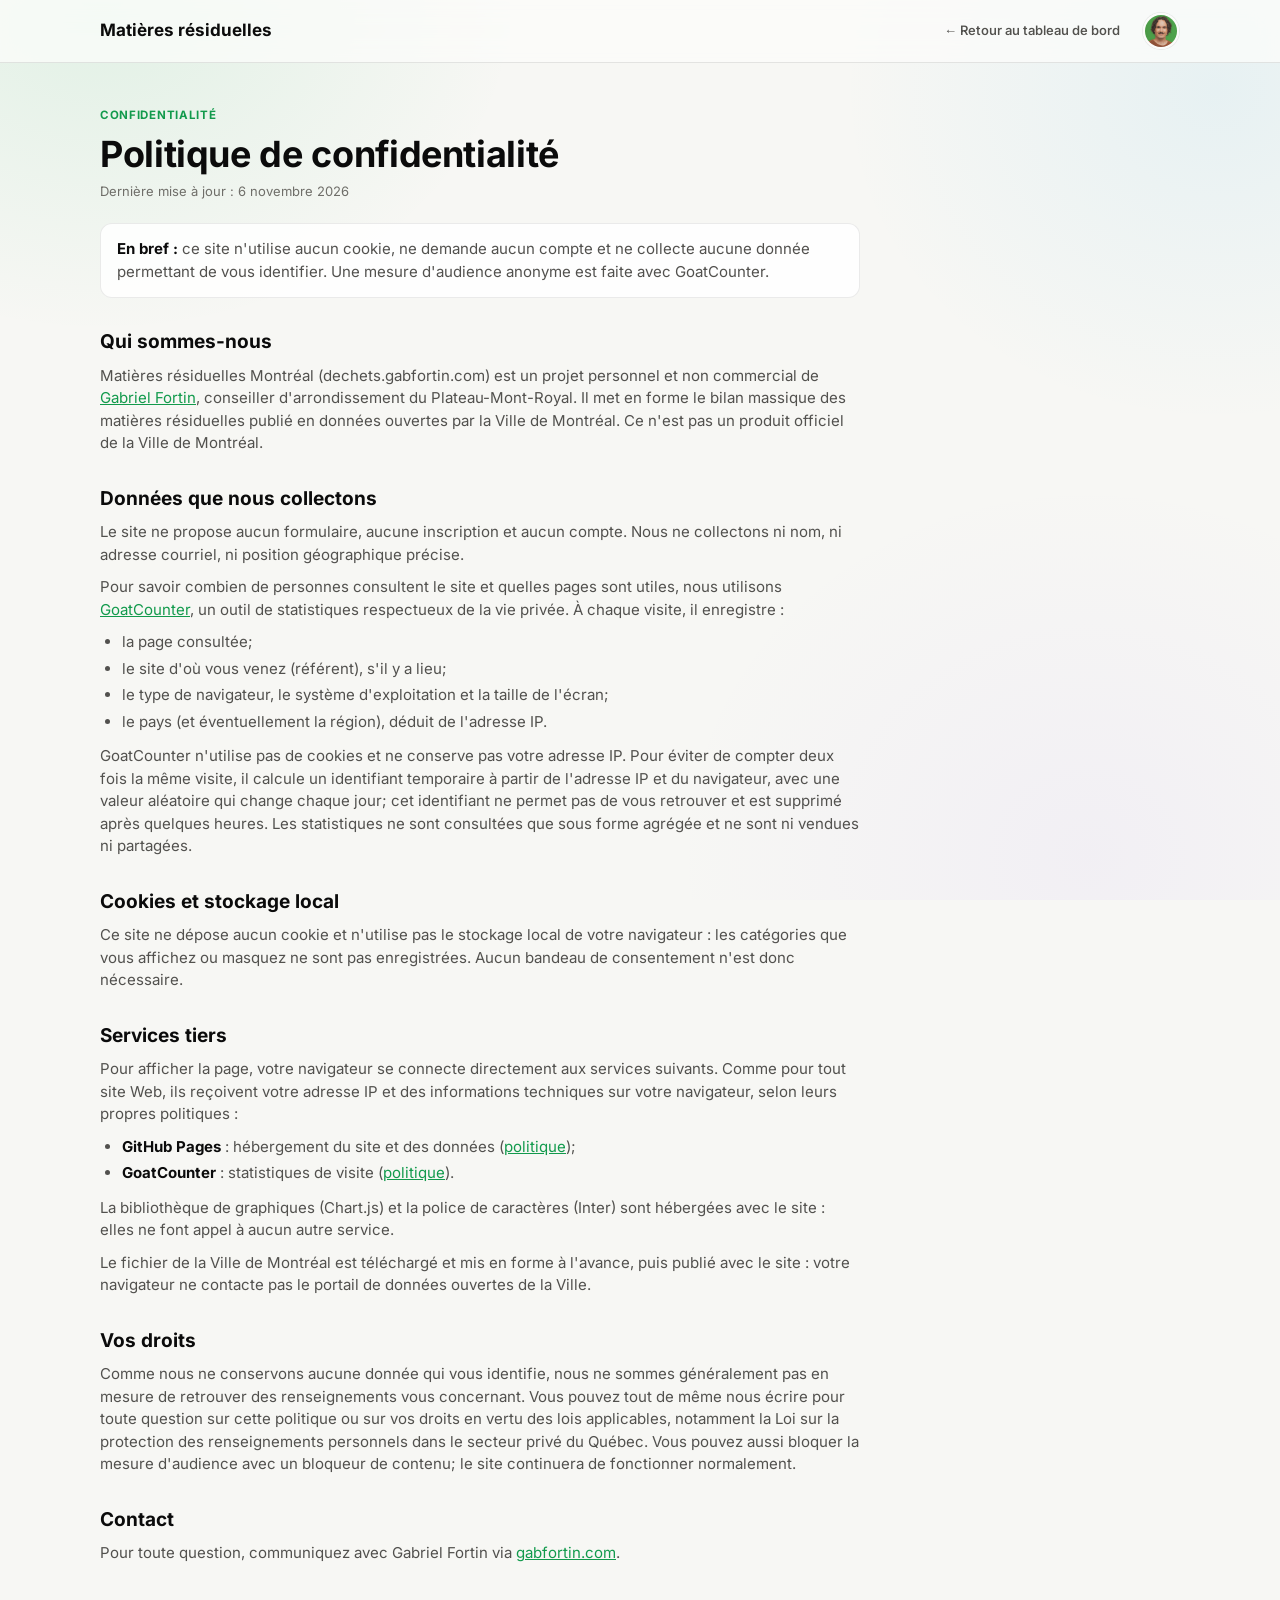
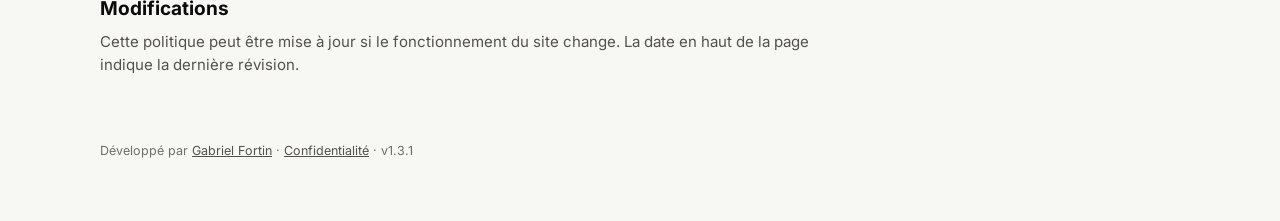
==== commit e72c6919: "Icônes du site (bac de tri), « Développé par », date de génération en pied de page Favicon SVG/PNG e" ====
--- a/confidentialite.html
+++ b/confidentialite.html
@@ -7,10 +7,12 @@
 <meta name="description" content="Politique de confidentialité de Matières résiduelles Montréal (dechets.gabfortin.com) : aucun cookie, aucun compte, mesure d'audience anonyme." />
 <link rel="canonical" href="https://dechets.gabfortin.com/confidentialite.html" />
 <meta name="author" content="Gabriel Fortin" />
-<link rel="icon" href="data:image/svg+xml,<svg xmlns=%22http://www.w3.org/2000/svg%22 viewBox=%220 0 100 100%22><text y=%22.9em%22 font-size=%2290%22>♻️</text></svg>" />
-<link rel="stylesheet" href="css/style-d.css?v=1.3.0" />
-<link rel="stylesheet" href="css/style.css?v=1.3.0" />
-<link rel="stylesheet" href="css/hybride.css?v=1.3.0" />
+<link rel="icon" type="image/svg+xml" href="favicon.svg" />
+<link rel="icon" type="image/png" href="favicon.png" />
+<link rel="apple-touch-icon" href="apple-touch-icon.png" />
+<link rel="stylesheet" href="css/style-d.css?v=1.3.1" />
+<link rel="stylesheet" href="css/style.css?v=1.3.1" />
+<link rel="stylesheet" href="css/hybride.css?v=1.3.1" />
 <style>
   .privacy { padding: 44px 0 20px; max-width: 760px; }
   .privacy h1 { font-size: clamp(26px, 4vw, 36px); line-height: 1.15; margin: 0 0 6px; letter-spacing: -0.01em; }
@@ -32,7 +34,7 @@
 
 <header class="site-header">
   <div class="wrap">
-    <a class="brand" href="./">♻️ Matières résiduelles <small>Montréal · bilan massique</small></a>
+    <a class="brand" href="./">Matières résiduelles</a>
     <nav class="main-nav" aria-label="Navigation principale">
       <a href="./">← Retour au tableau de bord</a>
     </nav>
@@ -92,7 +94,7 @@
 
 <footer class="site-footer">
   <div class="wrap">
-    <p>Développé par <a href="https://gabfortin.com" target="_blank" rel="noopener">Gabriel Fortin</a> · <a href="confidentialite.html" aria-current="page">Confidentialité</a> · v<span data-version>1.3.0</span></p>
+    <p>Développé par <a href="https://gabfortin.com" target="_blank" rel="noopener">Gabriel Fortin</a> · <a href="confidentialite.html" aria-current="page">Confidentialité</a> · v<span data-version>1.3.1</span></p>
   </div>
 </footer>
 </body>
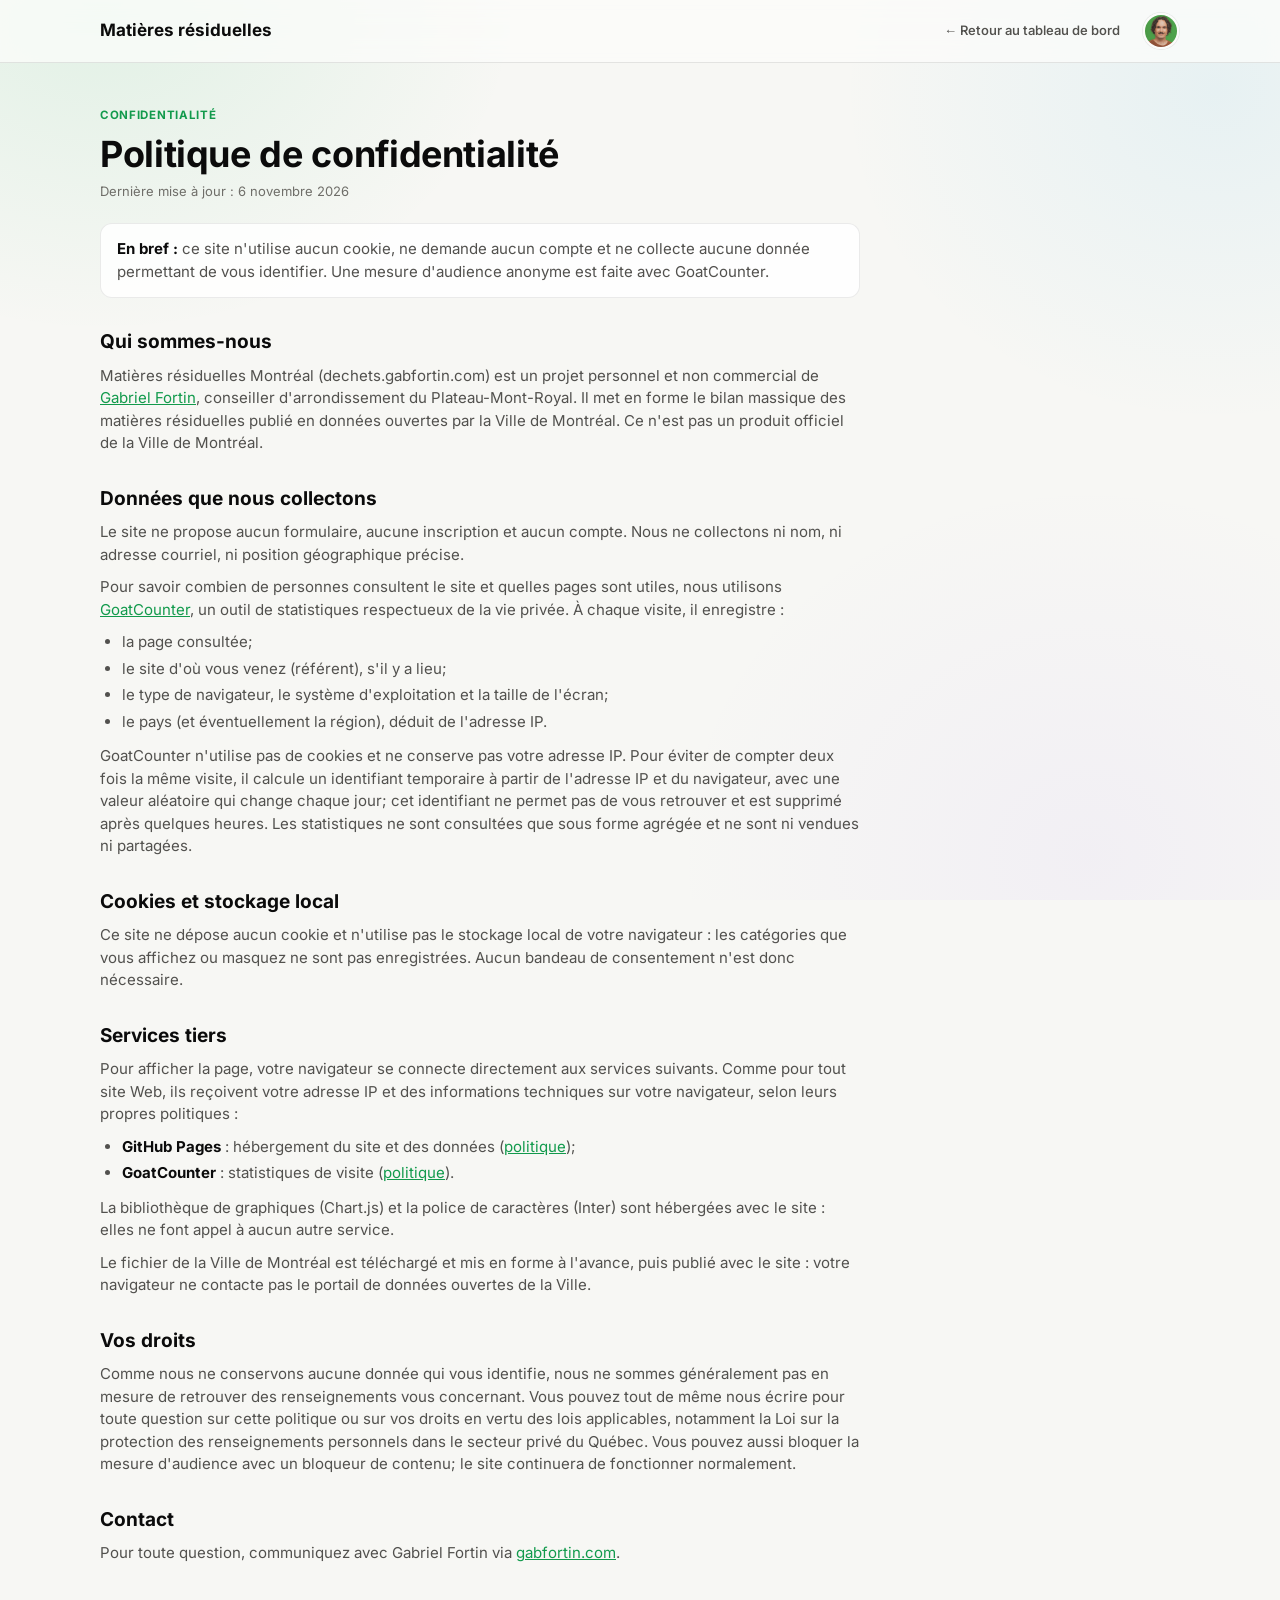
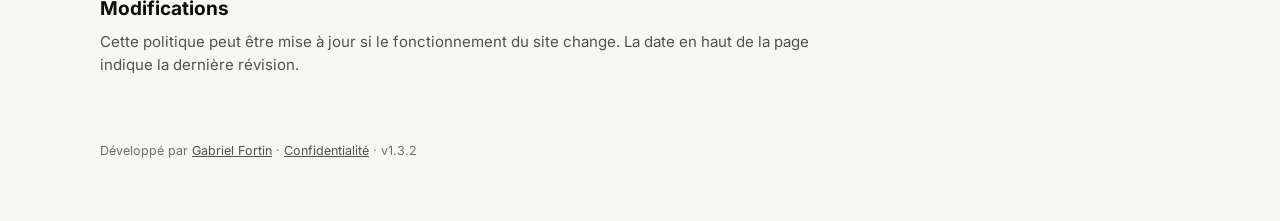
==== commit f4928d6c: "Icône refaite d'après l'animation du bac de tri ; titre plus court, sans surtitre Co-Authored-By: Cl" ====
--- a/confidentialite.html
+++ b/confidentialite.html
@@ -10,9 +10,9 @@
 <link rel="icon" type="image/svg+xml" href="favicon.svg" />
 <link rel="icon" type="image/png" href="favicon.png" />
 <link rel="apple-touch-icon" href="apple-touch-icon.png" />
-<link rel="stylesheet" href="css/style-d.css?v=1.3.1" />
-<link rel="stylesheet" href="css/style.css?v=1.3.1" />
-<link rel="stylesheet" href="css/hybride.css?v=1.3.1" />
+<link rel="stylesheet" href="css/style-d.css?v=1.3.2" />
+<link rel="stylesheet" href="css/style.css?v=1.3.2" />
+<link rel="stylesheet" href="css/hybride.css?v=1.3.2" />
 <style>
   .privacy { padding: 44px 0 20px; max-width: 760px; }
   .privacy h1 { font-size: clamp(26px, 4vw, 36px); line-height: 1.15; margin: 0 0 6px; letter-spacing: -0.01em; }
@@ -94,7 +94,7 @@
 
 <footer class="site-footer">
   <div class="wrap">
-    <p>Développé par <a href="https://gabfortin.com" target="_blank" rel="noopener">Gabriel Fortin</a> · <a href="confidentialite.html" aria-current="page">Confidentialité</a> · v<span data-version>1.3.1</span></p>
+    <p>Développé par <a href="https://gabfortin.com" target="_blank" rel="noopener">Gabriel Fortin</a> · <a href="confidentialite.html" aria-current="page">Confidentialité</a> · v<span data-version>1.3.2</span></p>
   </div>
 </footer>
 </body>
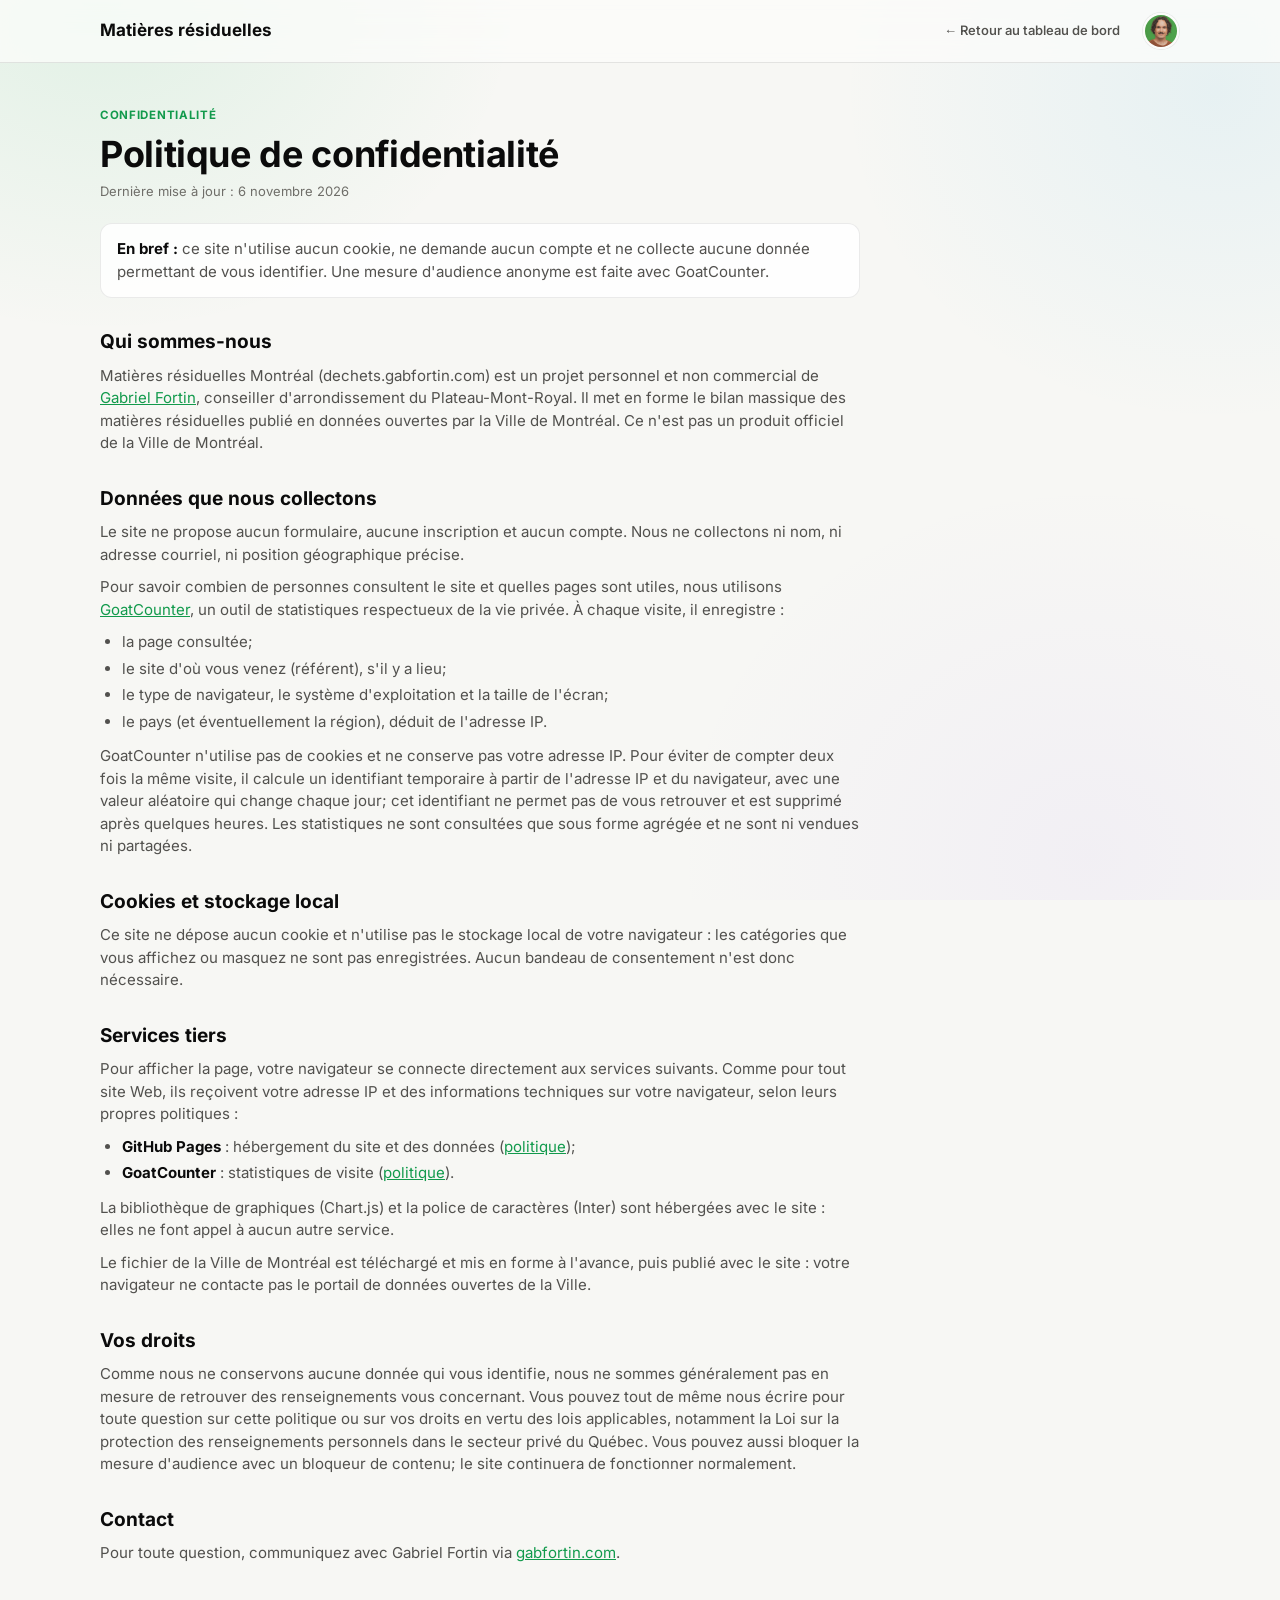
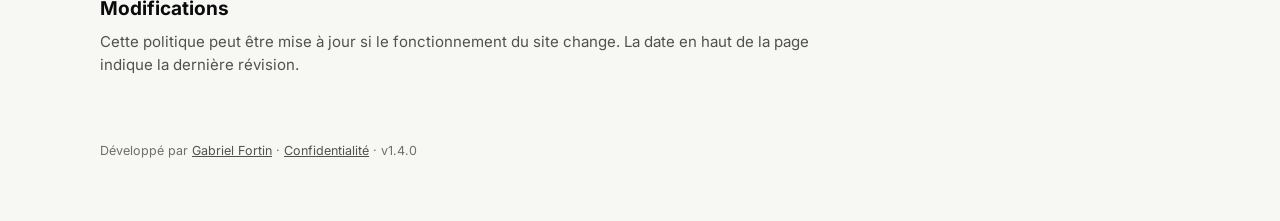
==== commit e5c6eb99: "Boutons « i » et « Me soutenir » sobres (modèles communs) Co-Authored-By: Claude Opus 5.5 <noreply@a" ====
--- a/confidentialite.html
+++ b/confidentialite.html
@@ -10,9 +10,9 @@
 <link rel="icon" type="image/svg+xml" href="favicon.svg" />
 <link rel="icon" type="image/png" href="favicon.png" />
 <link rel="apple-touch-icon" href="apple-touch-icon.png" />
-<link rel="stylesheet" href="css/style-d.css?v=1.3.2" />
-<link rel="stylesheet" href="css/style.css?v=1.3.2" />
-<link rel="stylesheet" href="css/hybride.css?v=1.3.2" />
+<link rel="stylesheet" href="css/style-d.css?v=1.4.0" />
+<link rel="stylesheet" href="css/style.css?v=1.4.0" />
+<link rel="stylesheet" href="css/hybride.css?v=1.4.0" />
 <style>
   .privacy { padding: 44px 0 20px; max-width: 760px; }
   .privacy h1 { font-size: clamp(26px, 4vw, 36px); line-height: 1.15; margin: 0 0 6px; letter-spacing: -0.01em; }
@@ -94,7 +94,7 @@
 
 <footer class="site-footer">
   <div class="wrap">
-    <p>Développé par <a href="https://gabfortin.com" target="_blank" rel="noopener">Gabriel Fortin</a> · <a href="confidentialite.html" aria-current="page">Confidentialité</a> · v<span data-version>1.3.2</span></p>
+    <p>Développé par <a href="https://gabfortin.com" target="_blank" rel="noopener">Gabriel Fortin</a> · <a href="confidentialite.html" aria-current="page">Confidentialité</a> · v<span data-version>1.4.0</span></p>
   </div>
 </footer>
 </body>
--- a/css/hybride.css
+++ b/css/hybride.css
@@ -323,7 +323,7 @@
 
 /* Couleurs du bouton « i » et de la modale « À propos » (bloc commun ci-dessous) */
 :root {
-  --gf-info-1: #1DB860; --gf-info-2: #129a4c; --gf-info-glow: rgba(18,154,76,.6);
+  --gf-info-1: #1DB860; --gf-info-2: #129a4c; --gf-info-trait: var(--accent-strong);
   --gf-info-fond: var(--surface-1); --gf-info-bordure: var(--card-border);
   --gf-info-rayon: var(--radius-lg); --gf-info-fermer: var(--surface-2);
   --gf-info-titre: var(--text-primary); --gf-info-texte: var(--text-secondary); --gf-info-lien: var(--accent-strong);
@@ -336,27 +336,26 @@
 @media (max-width: 760px) { .site-header .brand { flex: 1 1 auto; } }
 
 /* ── Bouton « i » + modale « À propos » ──────────────────────────────────────
-   Patron des cartes (MAP-DESIGN-SYSTEM.md), sans l'anneau qui pulse : la
-   pulsation est réservée aux cartes (DESIGN-PAGES.md). Bloc identique dans
-   tous les sites hors cartes ; seules les couleurs --gf-info-* (définies
-   juste au-dessus) changent d'un site à l'autre. Script : apropos.js. */
+   Version sobre (novembre 2026), la même que sur les cartes
+   (MAP-DESIGN-SYSTEM.md) : cercle à contour de 1,5 px, fond transparent, sans
+   dégradé, ombre, pulsation ni grossissement ; teinte légère au survol.
+   Bloc identique dans tous les sites hors cartes ; seules les variables
+   --gf-info-* (définies juste au-dessus) changent d'un site à l'autre.
+   --gf-info-trait : couleur du contour et du « i » (repli : --gf-info-2) ;
+   la faire suivre le mode sombre. Script : apropos.js. */
 .gf-info-btn {
   position: relative;
   display: flex; align-items: center; justify-content: center;
   width: 32px; height: 32px; border-radius: 50%; flex-shrink: 0;
-  border: none; padding: 0;
-  background: linear-gradient(140deg, var(--gf-info-1), var(--gf-info-2));
-  color: #fff; cursor: pointer;
-  box-shadow: 0 4px 14px -4px var(--gf-info-glow), inset 0 1px 0 rgba(255,255,255,.45);
-  transition: transform .2s cubic-bezier(.22,.68,0,1), box-shadow .2s cubic-bezier(.22,.68,0,1);
+  padding: 0;
+  border: 1.5px solid currentColor;   /* même épaisseur que « Me soutenir » (don.js) */
+  background: transparent;
+  color: var(--gf-info-trait, var(--gf-info-2)); cursor: pointer;
+  transition: background-color .2s ease;
 }
 .gf-info-btn svg { width: 16px; height: 16px; }
-.gf-info-btn:hover {
-  box-shadow: 0 8px 22px -4px var(--gf-info-glow), inset 0 1px 0 rgba(255,255,255,.5);
-  transform: translateY(-1px) scale(1.1);
-}
-.gf-info-btn:active { transform: scale(.94); }
-.gf-info-btn:focus-visible { outline: 2px solid var(--gf-info-2); outline-offset: 3px; }
+.gf-info-btn:hover { background: color-mix(in srgb, currentColor 12%, transparent); }
+.gf-info-btn:focus-visible { outline: 2px solid currentColor; outline-offset: 3px; }
 .gf-info-overlay {
   position: fixed; inset: 0; z-index: 2000;
   background: rgba(10,16,13,.45);
@@ -404,7 +403,6 @@
 }
 @media (prefers-reduced-motion: reduce) {
   .gf-info-btn, .gf-info-panel { transition: none; }
-  .gf-info-btn:hover { transform: none; }
   .gf-info-panel { transform: none; }
 }
 @media print { .gf-info-btn, .gf-info-overlay { display: none !important; } }
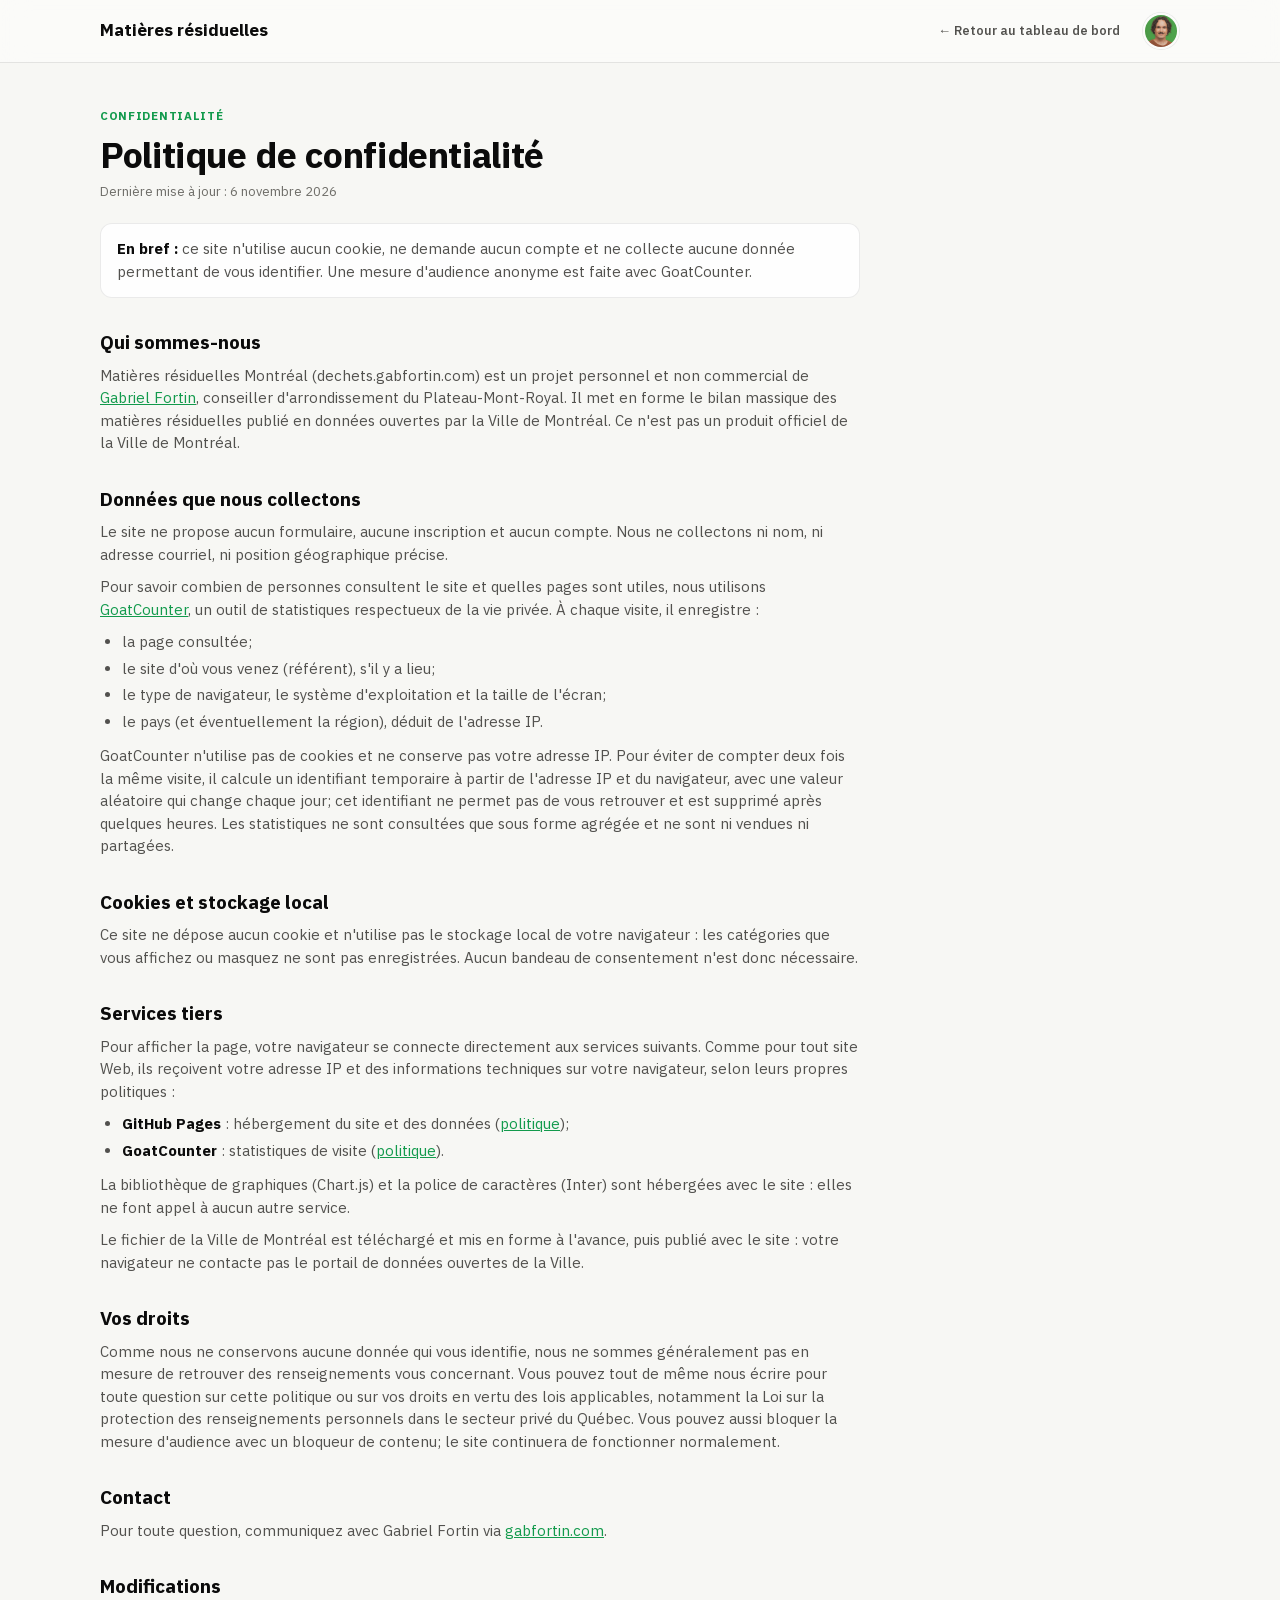
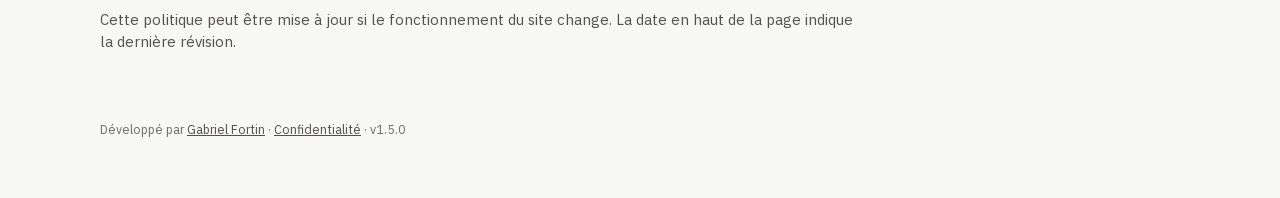
==== commit f8b8644d: "Sobriété du style D : IBM Plex Sans, fond uni, plus de pastille devant les titres de section (bloc c" ====
--- a/confidentialite.html
+++ b/confidentialite.html
@@ -10,9 +10,9 @@
 <link rel="icon" type="image/svg+xml" href="favicon.svg" />
 <link rel="icon" type="image/png" href="favicon.png" />
 <link rel="apple-touch-icon" href="apple-touch-icon.png" />
-<link rel="stylesheet" href="css/style-d.css?v=1.4.0" />
-<link rel="stylesheet" href="css/style.css?v=1.4.0" />
-<link rel="stylesheet" href="css/hybride.css?v=1.4.0" />
+<link rel="stylesheet" href="css/style-d.css?v=1.5.0" />
+<link rel="stylesheet" href="css/style.css?v=1.5.0" />
+<link rel="stylesheet" href="css/hybride.css?v=1.5.0" />
 <style>
   .privacy { padding: 44px 0 20px; max-width: 760px; }
   .privacy h1 { font-size: clamp(26px, 4vw, 36px); line-height: 1.15; margin: 0 0 6px; letter-spacing: -0.01em; }
@@ -94,7 +94,7 @@
 
 <footer class="site-footer">
   <div class="wrap">
-    <p>Développé par <a href="https://gabfortin.com" target="_blank" rel="noopener">Gabriel Fortin</a> · <a href="confidentialite.html" aria-current="page">Confidentialité</a> · v<span data-version>1.4.0</span></p>
+    <p>Développé par <a href="https://gabfortin.com" target="_blank" rel="noopener">Gabriel Fortin</a> · <a href="confidentialite.html" aria-current="page">Confidentialité</a> · v<span data-version>1.5.0</span></p>
   </div>
 </footer>
 </body>
--- a/css/hybride.css
+++ b/css/hybride.css
@@ -7,9 +7,10 @@
    compteurvelo.com :
    - garde : fond neutre chaud, barre du haut pleine largeur, cartes presque
      opaques, chiffres en noir, rayons modérés, aucune animation ;
-   - prend du verre : police Inter, accent vert, pastilles de titre, trait
-     vert sous le titre, barre verte sur les KPI, léger verre dépoli, fond
-     coloré très discret et immobile, boutons pilules.
+   - prend du verre : accent vert, trait vert sous le titre, barre verte
+     sur les KPI, léger verre dépoli, boutons pilules ;
+   - sobriété (21 novembre 2026) : police IBM Plex Sans au lieu d'Inter,
+     fond uni, plus de pastille devant les titres de section.
 
    Chargé APRÈS style.css (qui porte la mise en page et les couleurs de
    séries). --surface-1 reste OPAQUE : fond des infobulles des graphiques.
@@ -20,7 +21,7 @@
    vérifié par le hook (outils/verifier_communs.py). Ne pas le modifier ici :
    changer le modèle, puis le recopier dans chaque site. Les règles propres à
    un site vont juste APRÈS ce bloc (elles l'emportent à spécificité égale). */
-@import url("../fonts/polices.css");   /* Inter hébergée sur le site (outils/communs/polices/) */
+@import url("../fonts/plex-sans.css");   /* IBM Plex Sans hébergée sur le site (outils/communs/polices/), depuis le 21 novembre 2026 */
 
 :root {
   --accent:        #1DB860;
@@ -89,20 +90,14 @@
   }
 
 
-/* ── Base : fond neutre + taches de couleur très discrètes, immobiles ───── */
+/* ── Base : fond neutre uni (sobriété, 21 novembre 2026 : plus de taches de couleur) ── */
 html { background: var(--page); }
 body {
-  font-family: "Inter", -apple-system, BlinkMacSystemFont, "Segoe UI", Roboto, sans-serif;
-  /* 'tnum' retiré du texte courant : dans Inter, il donne aussi une largeur
-     fixe au trait d'union (« Plateau - Mont - Royal »). Chiffres tabulaires
-     là où ils comptent (KPI, tableaux, graphiques) : font-variant-numeric. */
-  font-feature-settings: 'cv11', 'ss01';
-  background:
-    radial-gradient(50vmax 40vmax at 8% 0%,   var(--mesh-1), transparent 65%),
-    radial-gradient(45vmax 40vmax at 95% 10%, var(--mesh-2), transparent 65%),
-    radial-gradient(50vmax 45vmax at 85% 95%, var(--mesh-3), transparent 65%),
-    var(--page);
-  background-attachment: fixed;
+  font-family: "IBM Plex Sans", -apple-system, BlinkMacSystemFont, "Segoe UI", Roboto, sans-serif;
+  /* Pas de 'tnum' sur le texte courant : chiffres tabulaires là où ils
+     comptent (KPI, tableaux, graphiques), avec font-variant-numeric. */
+  font-feature-settings: normal;
+  background: var(--page);
 }
 ::selection { background: rgba(29,184,96,.22); }
 a { color: var(--accent-strong); }
@@ -141,7 +136,7 @@
   box-shadow: 0 0 0 2px var(--surface-1);
 }
 
-/* ── Titres : sobres, avec la touche verte ───────────────────────────────── */
+/* ── Titres : sobres, avec la touche verte (trait sous le grand titre) ───── */
 .hero h1 { font-weight: 800; letter-spacing: -.03em; }
 .hero h1::after {
   content: ""; display: block; width: 56px; height: 4px; margin-top: 16px;
@@ -150,11 +145,6 @@
 .hero .byline a { color: var(--accent-strong); }
 .eyebrow { color: var(--accent-strong); }
 .section-head h2 { display: flex; align-items: center; gap: 10px; letter-spacing: -.015em; }
-.section-head h2::before {
-  content: ""; flex-shrink: 0;
-  width: 8px; height: 8px; border-radius: 50%;
-  background: var(--accent); box-shadow: 0 0 0 4px var(--accent-soft);
-}
 
 /* ── Cartes : presque opaques, verre léger ───────────────────────────────── */
 .card, .kpi-card {
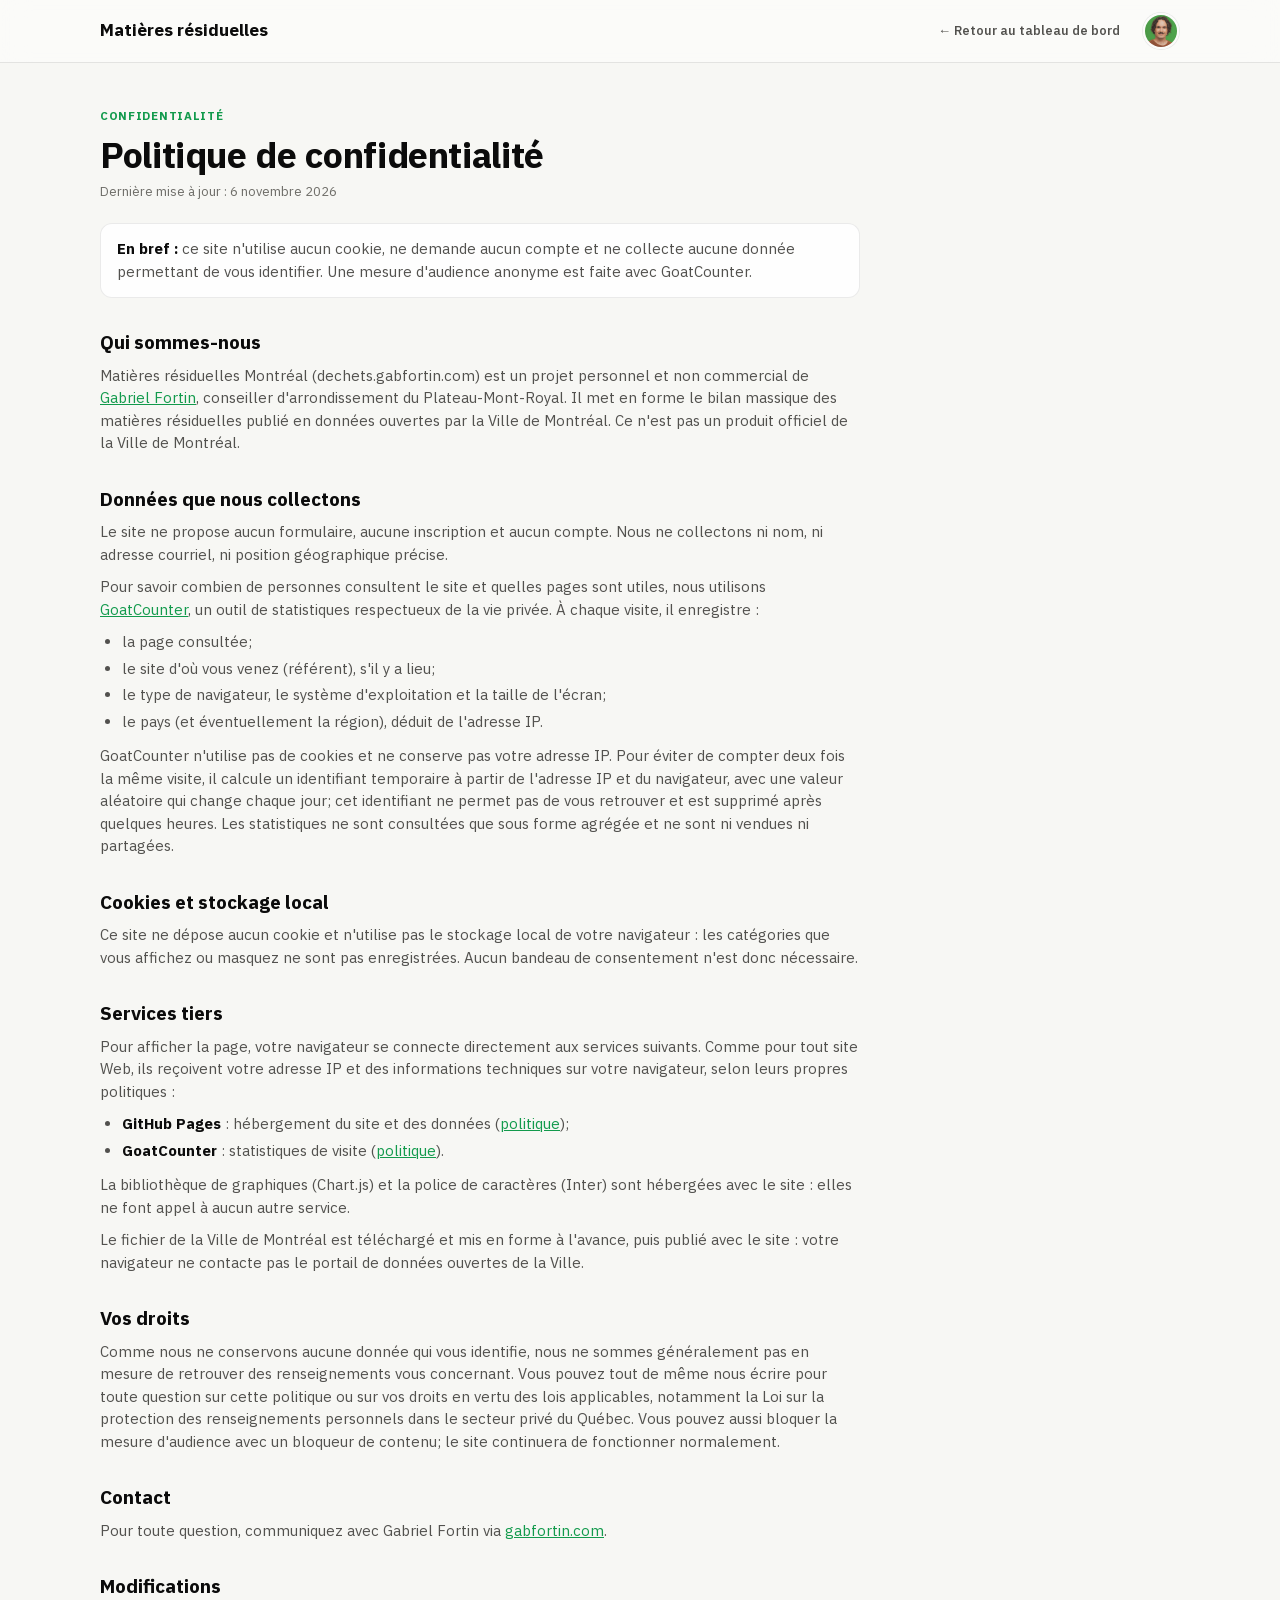
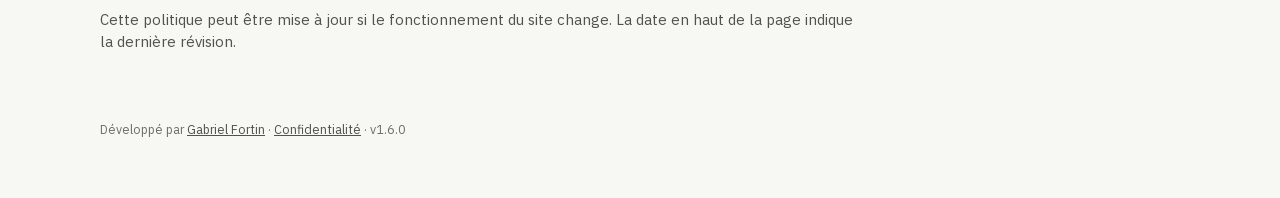
==== commit d3da5ddf: "Données 2025 et mesure « collectée » : les 9 catégories de la source - Nouvelle version du bilan mas" ====
--- a/confidentialite.html
+++ b/confidentialite.html
@@ -10,9 +10,9 @@
 <link rel="icon" type="image/svg+xml" href="favicon.svg" />
 <link rel="icon" type="image/png" href="favicon.png" />
 <link rel="apple-touch-icon" href="apple-touch-icon.png" />
-<link rel="stylesheet" href="css/style-d.css?v=1.5.0" />
-<link rel="stylesheet" href="css/style.css?v=1.5.0" />
-<link rel="stylesheet" href="css/hybride.css?v=1.5.0" />
+<link rel="stylesheet" href="css/style-d.css?v=1.6.0" />
+<link rel="stylesheet" href="css/style.css?v=1.6.0" />
+<link rel="stylesheet" href="css/hybride.css?v=1.6.0" />
 <style>
   .privacy { padding: 44px 0 20px; max-width: 760px; }
   .privacy h1 { font-size: clamp(26px, 4vw, 36px); line-height: 1.15; margin: 0 0 6px; letter-spacing: -0.01em; }
@@ -94,7 +94,7 @@
 
 <footer class="site-footer">
   <div class="wrap">
-    <p>Développé par <a href="https://gabfortin.com" target="_blank" rel="noopener">Gabriel Fortin</a> · <a href="confidentialite.html" aria-current="page">Confidentialité</a> · v<span data-version>1.5.0</span></p>
+    <p>Développé par <a href="https://gabfortin.com" target="_blank" rel="noopener">Gabriel Fortin</a> · <a href="confidentialite.html" aria-current="page">Confidentialité</a> · v<span data-version>1.6.0</span></p>
   </div>
 </footer>
 </body>
--- a/css/style.css
+++ b/css/style.css
@@ -97,6 +97,14 @@
     url("data:image/svg+xml,%3Csvg xmlns='http://www.w3.org/2000/svg' viewBox='0 0 12 12'%3E%3Cpath d='M2.5 6.2 5 8.5l4.5-5' fill='none' stroke='white' stroke-width='1.8' stroke-linecap='round' stroke-linejoin='round'/%3E%3C/svg%3E") center / 10px no-repeat;
 }
 
+/* Sélecteur de mesure (générée / collectée) : deux boutons collés, celui choisi plein */
+.segment-mesure { display: inline-flex; border: 1px solid var(--border-strong); border-radius: var(--radius-sm); overflow: hidden; margin-right: 10px; }
+.segment-mesure button { min-height: 32px; padding: 5px 12px; border: 0; background: none; color: var(--text-secondary);
+  font: inherit; font-size: 13px; font-weight: 500; cursor: pointer; }
+.segment-mesure button + button { border-left: 1px solid var(--border-strong); }
+.segment-mesure button[aria-pressed="true"] { background: var(--text-primary); color: var(--surface-1, #fff); font-weight: 600; }
+.segment-mesure button:focus-visible { outline: 2px solid var(--accent, currentColor); outline-offset: -2px; }
+
 /* Grille des arrondissements */
 .boroughs-grid {
   display: grid;
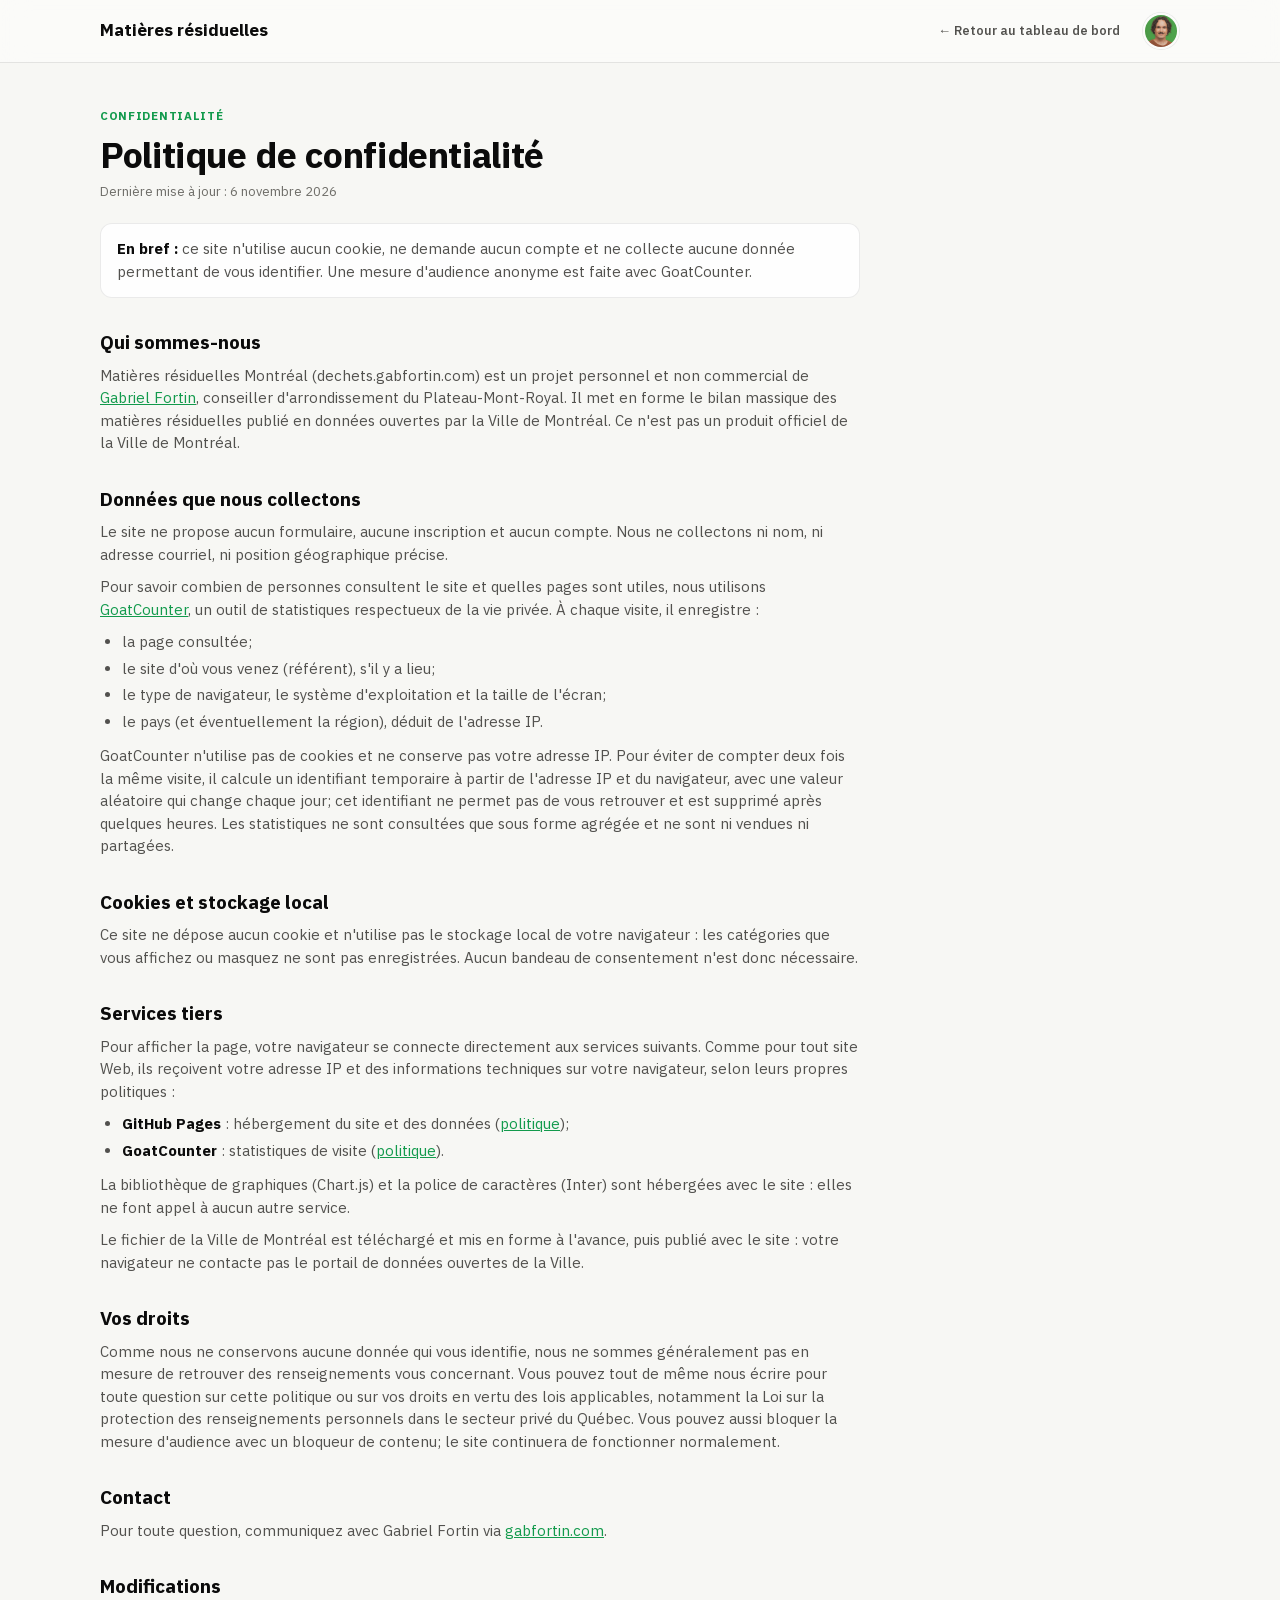
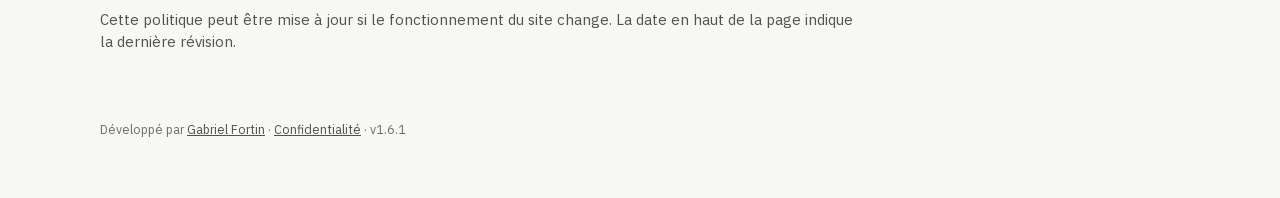
==== commit 366da9e0: "Mesure « collectée » par défaut ; CRD, recyclables, organiques et RDD cochés au chargement Co-Author" ====
--- a/confidentialite.html
+++ b/confidentialite.html
@@ -10,9 +10,9 @@
 <link rel="icon" type="image/svg+xml" href="favicon.svg" />
 <link rel="icon" type="image/png" href="favicon.png" />
 <link rel="apple-touch-icon" href="apple-touch-icon.png" />
-<link rel="stylesheet" href="css/style-d.css?v=1.6.0" />
-<link rel="stylesheet" href="css/style.css?v=1.6.0" />
-<link rel="stylesheet" href="css/hybride.css?v=1.6.0" />
+<link rel="stylesheet" href="css/style-d.css?v=1.6.1" />
+<link rel="stylesheet" href="css/style.css?v=1.6.1" />
+<link rel="stylesheet" href="css/hybride.css?v=1.6.1" />
 <style>
   .privacy { padding: 44px 0 20px; max-width: 760px; }
   .privacy h1 { font-size: clamp(26px, 4vw, 36px); line-height: 1.15; margin: 0 0 6px; letter-spacing: -0.01em; }
@@ -94,7 +94,7 @@
 
 <footer class="site-footer">
   <div class="wrap">
-    <p>Développé par <a href="https://gabfortin.com" target="_blank" rel="noopener">Gabriel Fortin</a> · <a href="confidentialite.html" aria-current="page">Confidentialité</a> · v<span data-version>1.6.0</span></p>
+    <p>Développé par <a href="https://gabfortin.com" target="_blank" rel="noopener">Gabriel Fortin</a> · <a href="confidentialite.html" aria-current="page">Confidentialité</a> · v<span data-version>1.6.1</span></p>
   </div>
 </footer>
 </body>
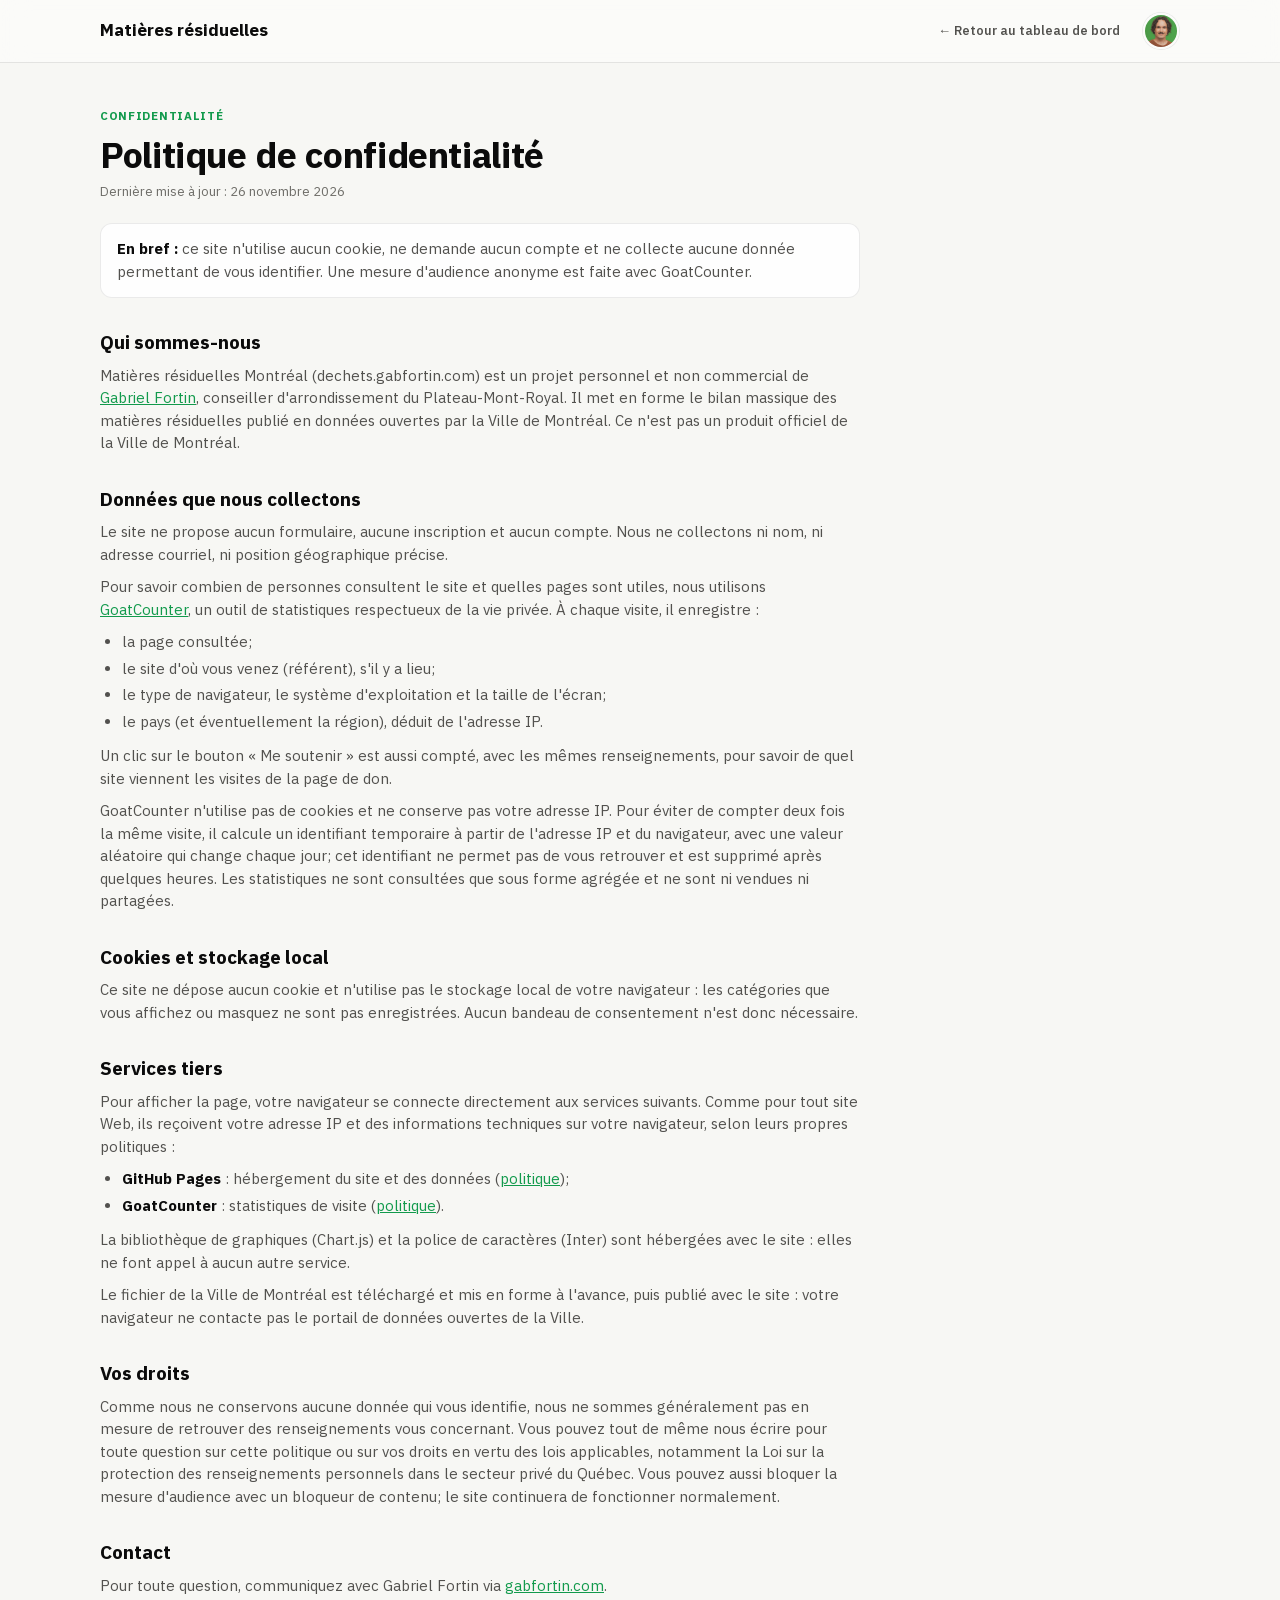
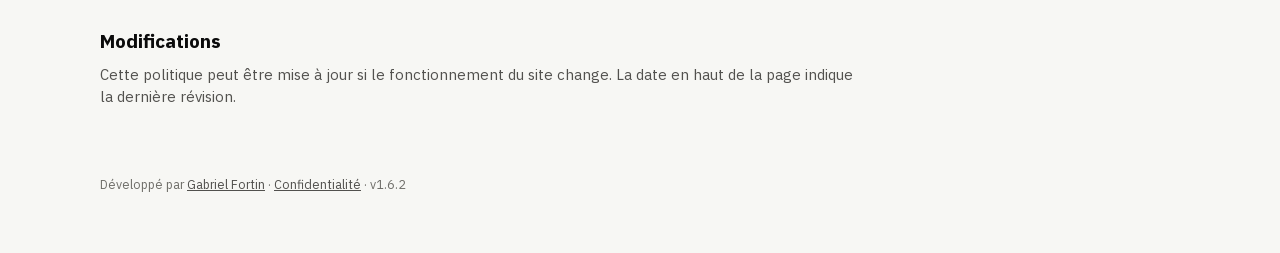
==== commit 874748bf: "Clics sur « Me soutenir » comptés dans GoatCounter, annoncés dans la page de confidentialité Co-Auth" ====
--- a/confidentialite.html
+++ b/confidentialite.html
@@ -10,9 +10,9 @@
 <link rel="icon" type="image/svg+xml" href="favicon.svg" />
 <link rel="icon" type="image/png" href="favicon.png" />
 <link rel="apple-touch-icon" href="apple-touch-icon.png" />
-<link rel="stylesheet" href="css/style-d.css?v=1.6.1" />
-<link rel="stylesheet" href="css/style.css?v=1.6.1" />
-<link rel="stylesheet" href="css/hybride.css?v=1.6.1" />
+<link rel="stylesheet" href="css/style-d.css?v=1.6.2" />
+<link rel="stylesheet" href="css/style.css?v=1.6.2" />
+<link rel="stylesheet" href="css/hybride.css?v=1.6.2" />
 <style>
   .privacy { padding: 44px 0 20px; max-width: 760px; }
   .privacy h1 { font-size: clamp(26px, 4vw, 36px); line-height: 1.15; margin: 0 0 6px; letter-spacing: -0.01em; }
@@ -50,7 +50,7 @@
     <article class="privacy">
       <p class="eyebrow">Confidentialité</p>
       <h1>Politique de confidentialité</h1>
-      <p class="updated">Dernière mise à jour : 6 novembre 2026</p>
+      <p class="updated">Dernière mise à jour : 26 novembre 2026</p>
 
       <p class="callout"><strong>En bref :</strong> ce site n'utilise aucun cookie, ne demande aucun compte et ne collecte aucune donnée permettant de vous identifier. Une mesure d'audience anonyme est faite avec GoatCounter.</p>
 
@@ -66,6 +66,7 @@
         <li>le type de navigateur, le système d'exploitation et la taille de l'écran;</li>
         <li>le pays (et éventuellement la région), déduit de l'adresse IP.</li>
       </ul>
+      <p>Un clic sur le bouton « Me soutenir » est aussi compté, avec les mêmes renseignements, pour savoir de quel site viennent les visites de la page de don.</p>
       <p>GoatCounter n'utilise pas de cookies et ne conserve pas votre adresse IP. Pour éviter de compter deux fois la même visite, il calcule un identifiant temporaire à partir de l'adresse IP et du navigateur, avec une valeur aléatoire qui change chaque jour; cet identifiant ne permet pas de vous retrouver et est supprimé après quelques heures. Les statistiques ne sont consultées que sous forme agrégée et ne sont ni vendues ni partagées.</p>
 
       <h2>Cookies et stockage local</h2>
@@ -94,7 +95,7 @@
 
 <footer class="site-footer">
   <div class="wrap">
-    <p>Développé par <a href="https://gabfortin.com" target="_blank" rel="noopener">Gabriel Fortin</a> · <a href="confidentialite.html" aria-current="page">Confidentialité</a> · v<span data-version>1.6.1</span></p>
+    <p>Développé par <a href="https://gabfortin.com" target="_blank" rel="noopener">Gabriel Fortin</a> · <a href="confidentialite.html" aria-current="page">Confidentialité</a> · v<span data-version>1.6.2</span></p>
   </div>
 </footer>
 </body>
